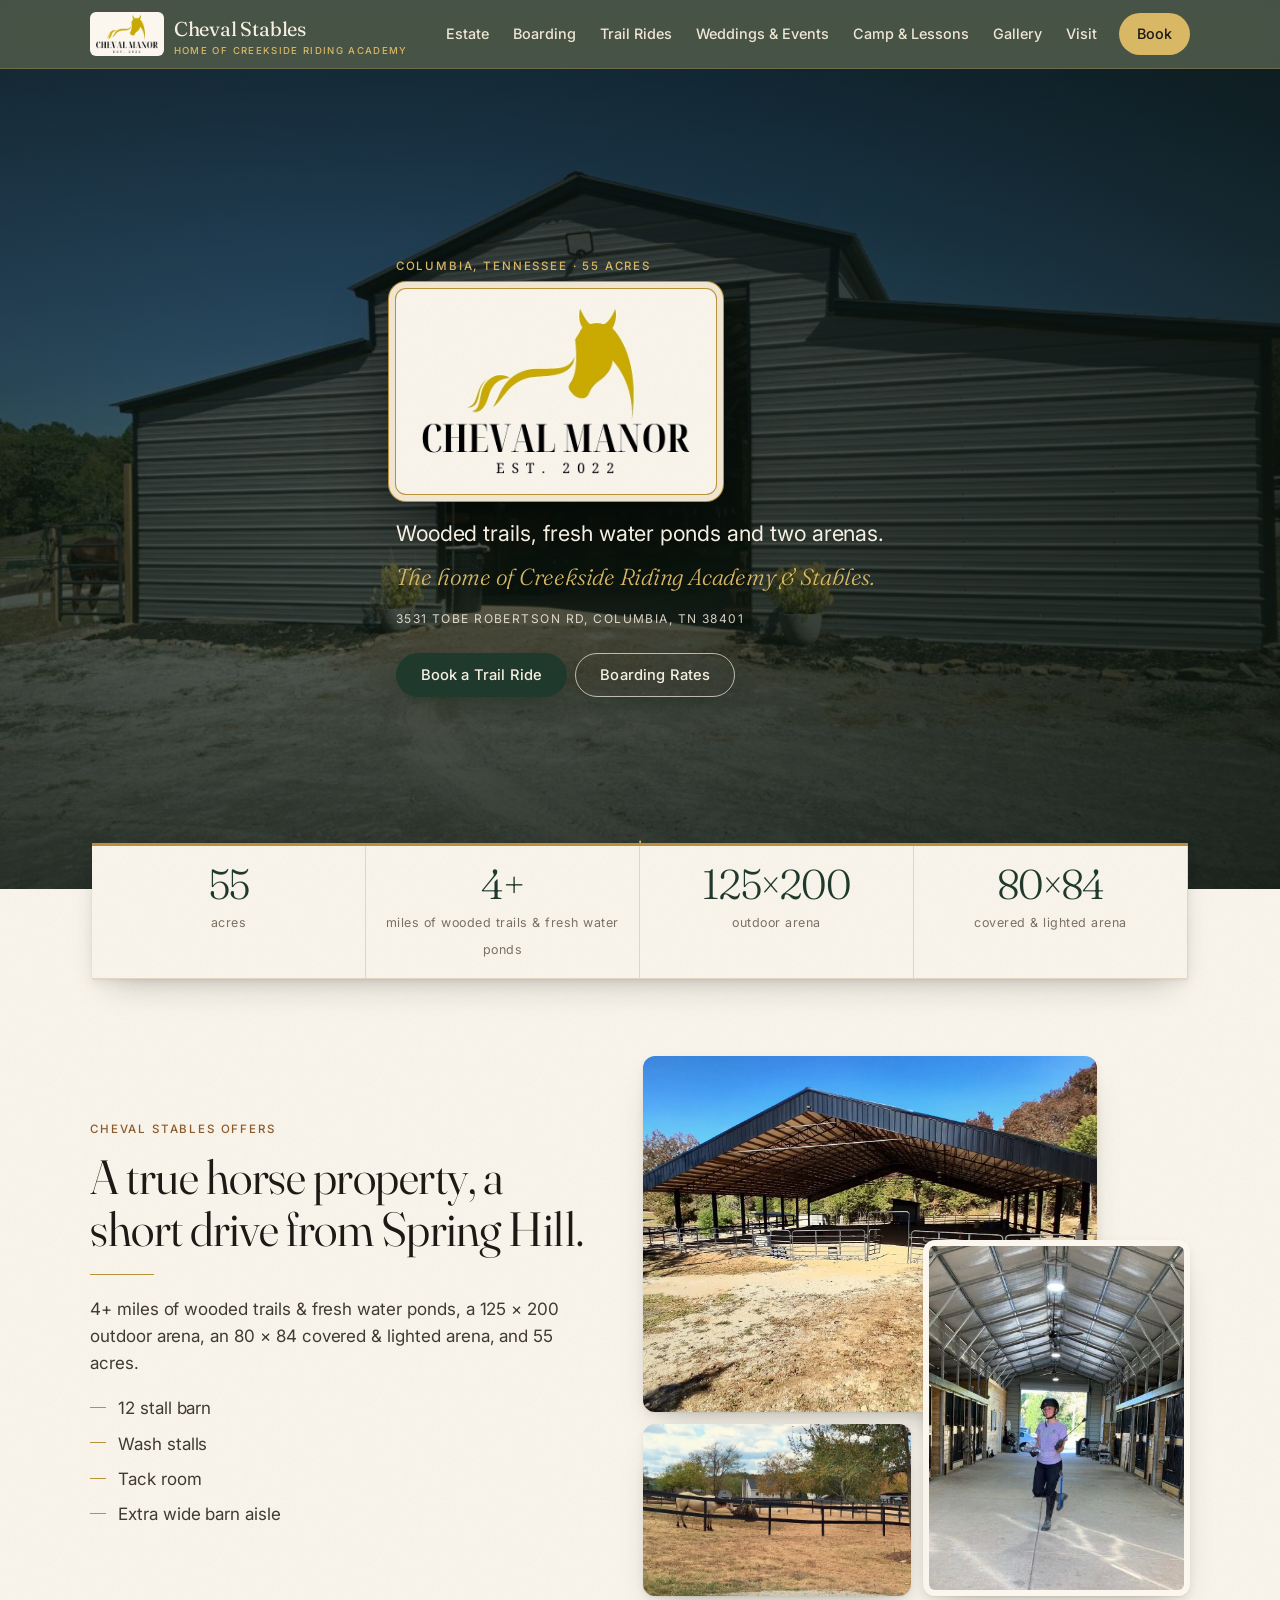
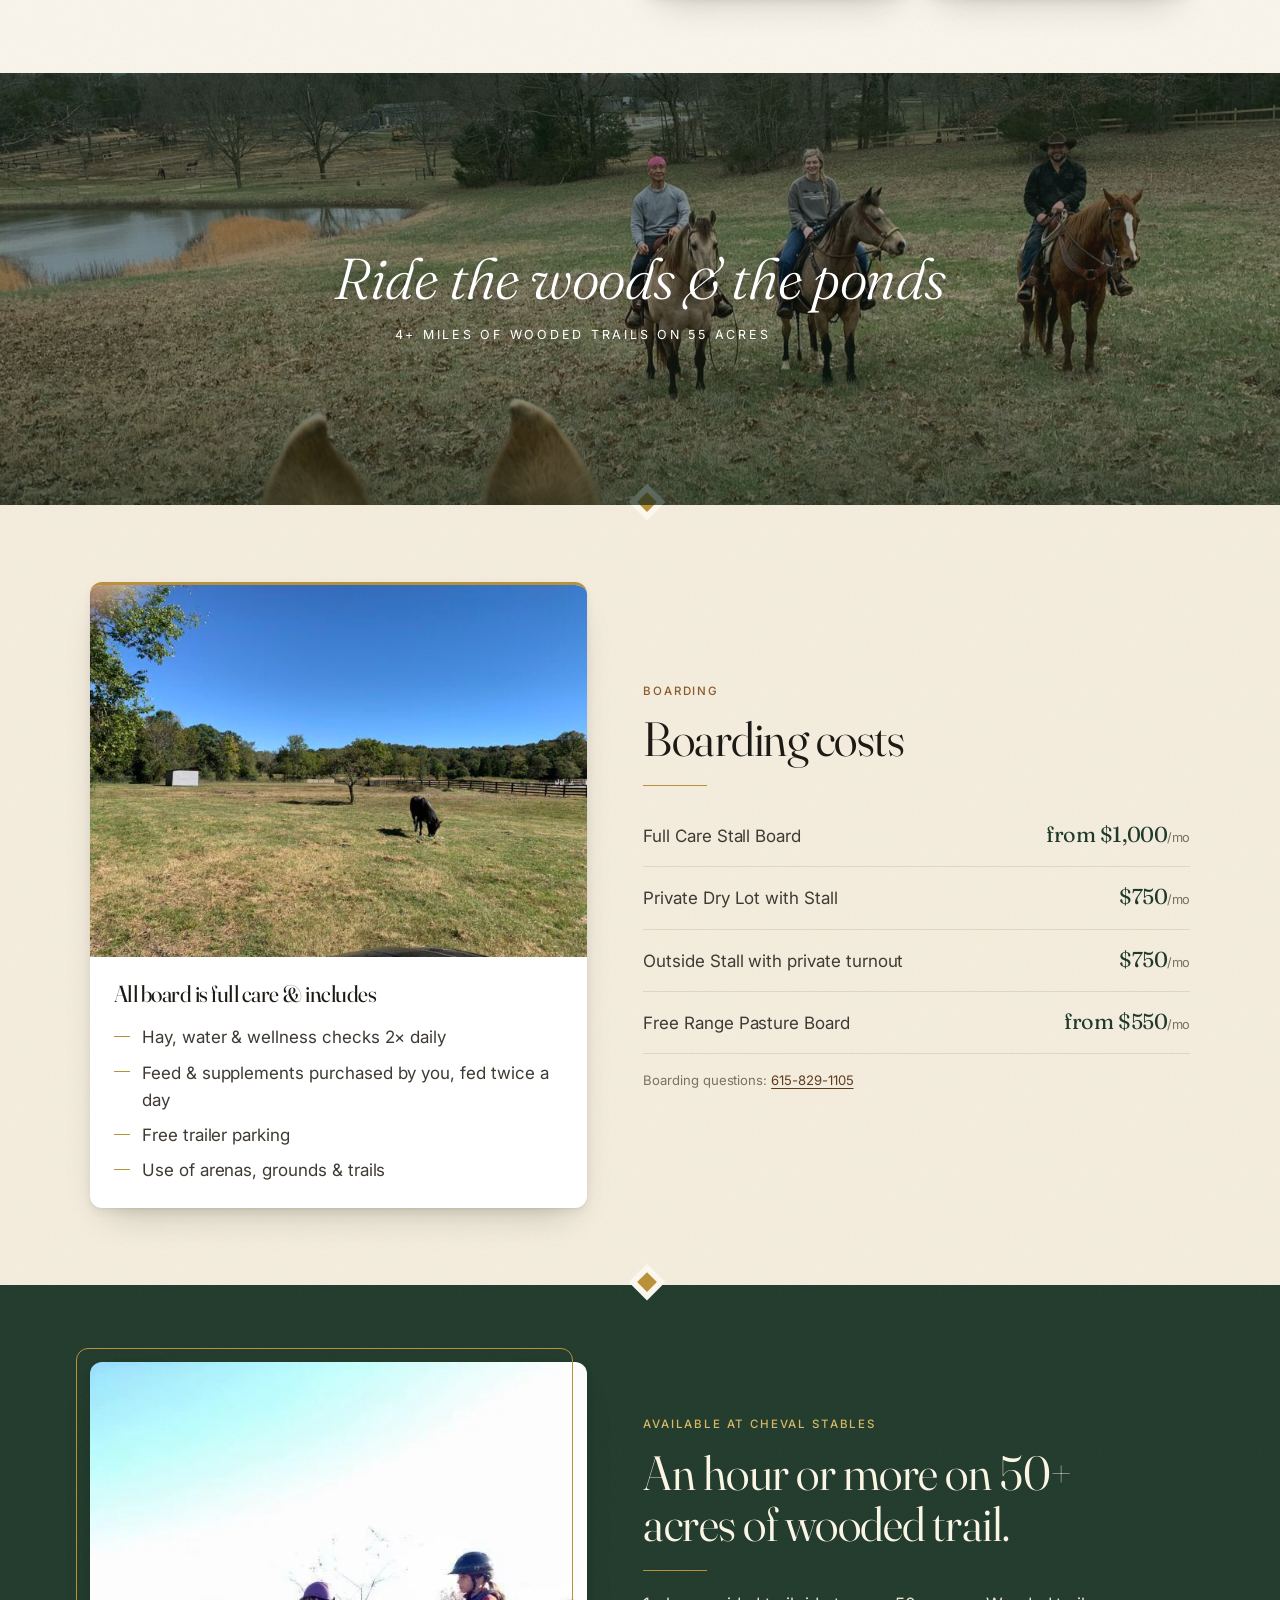
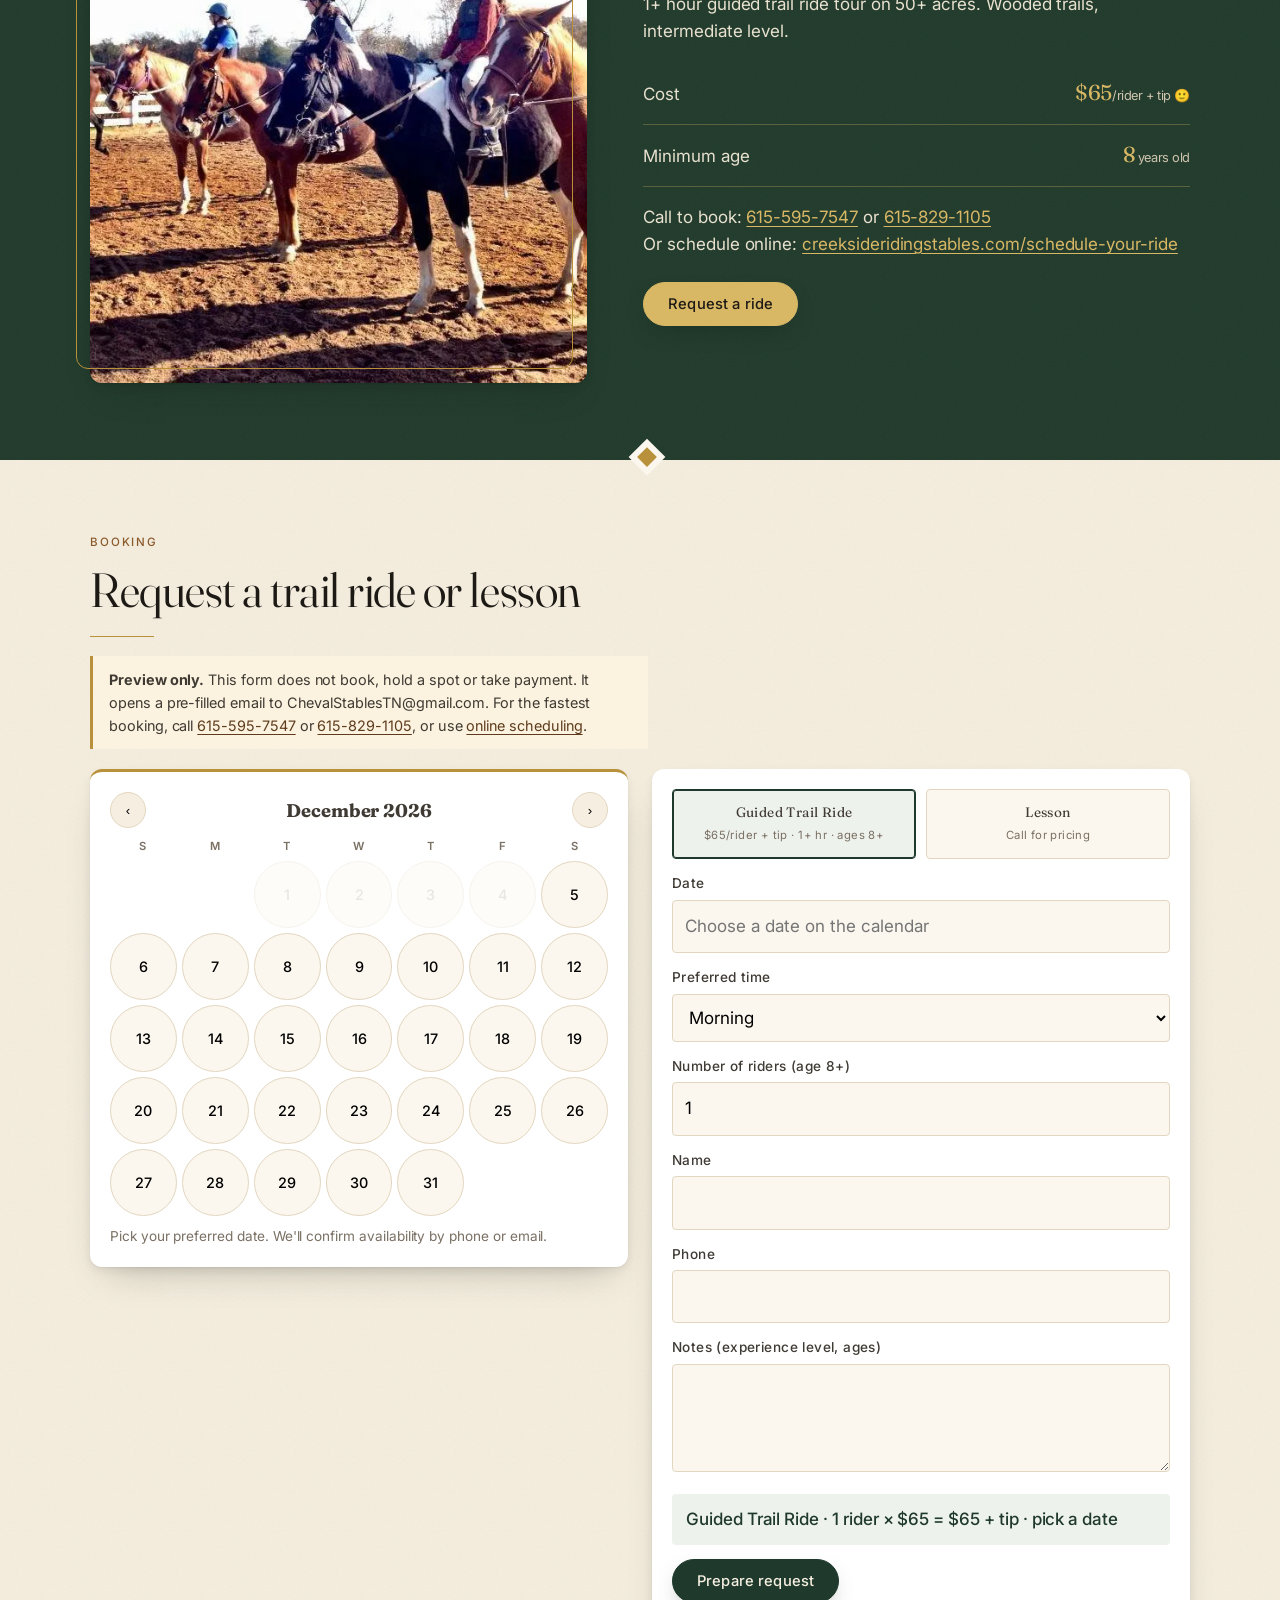
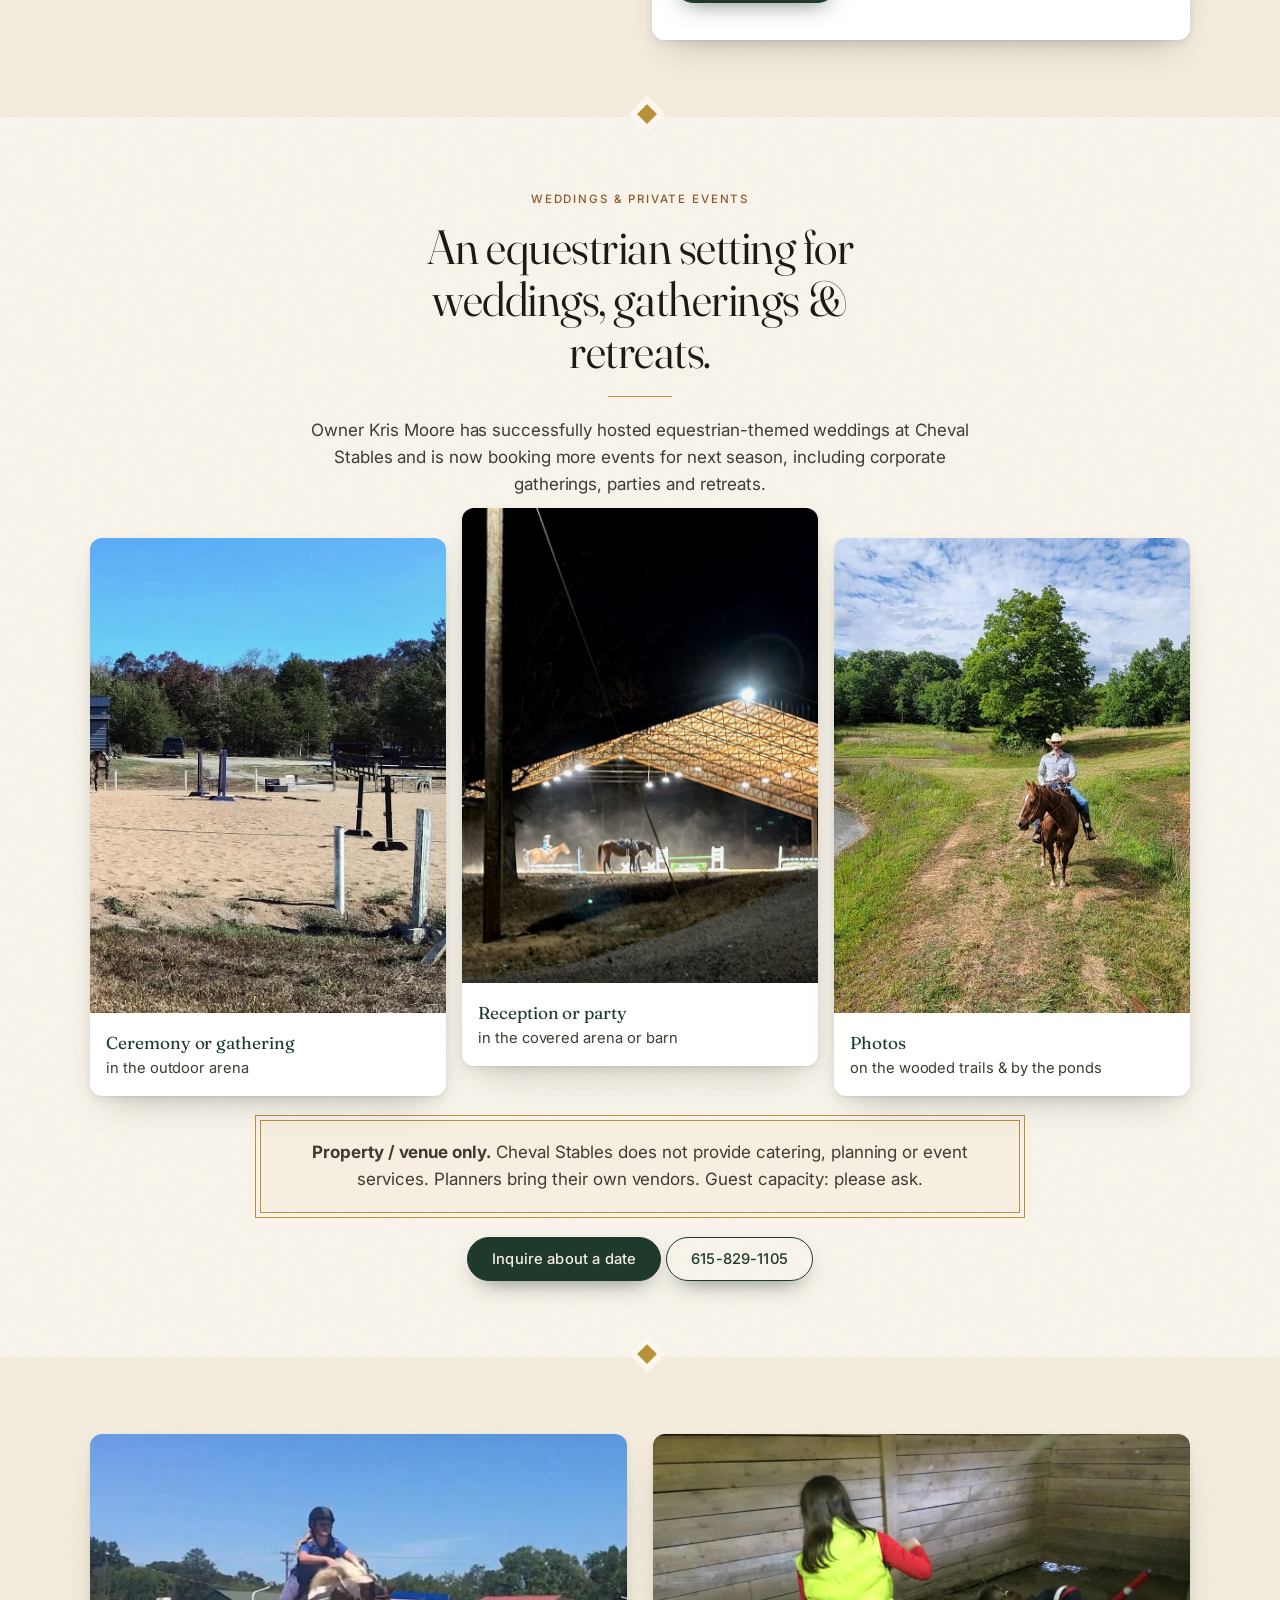
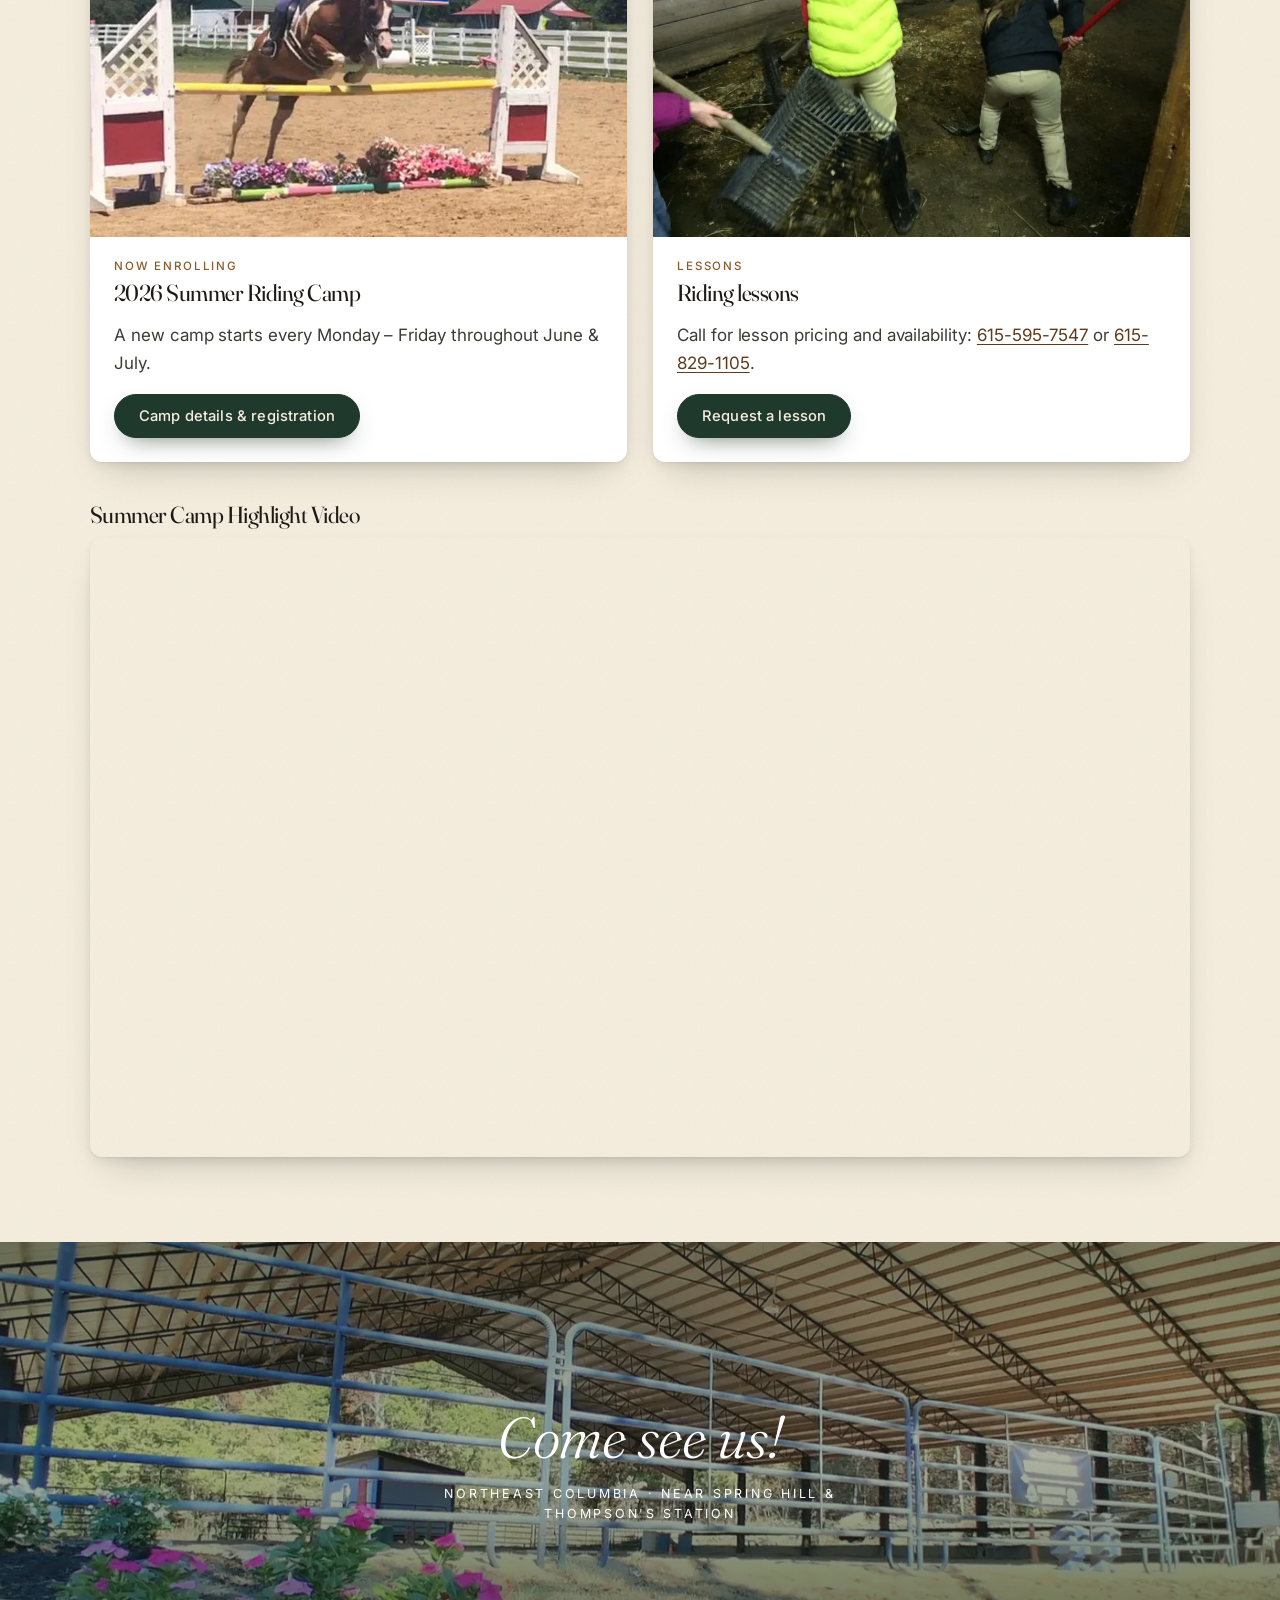
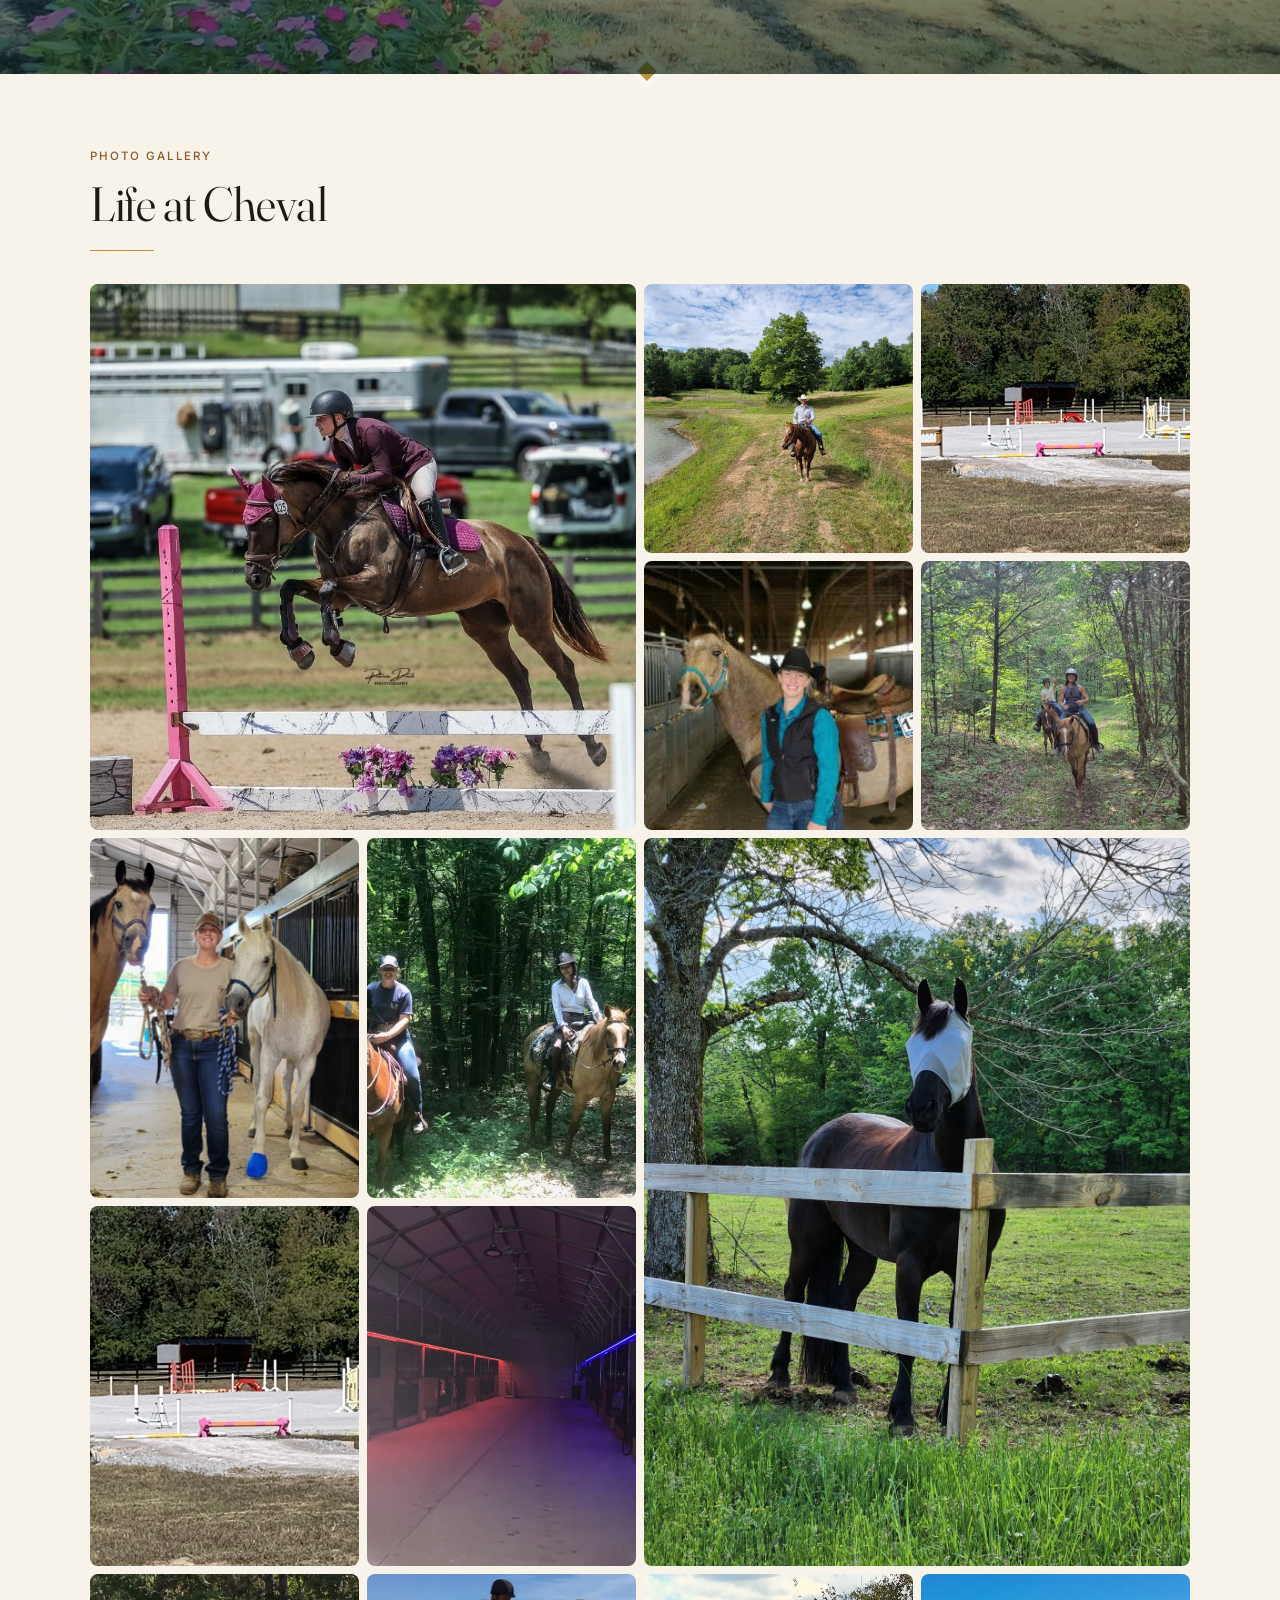
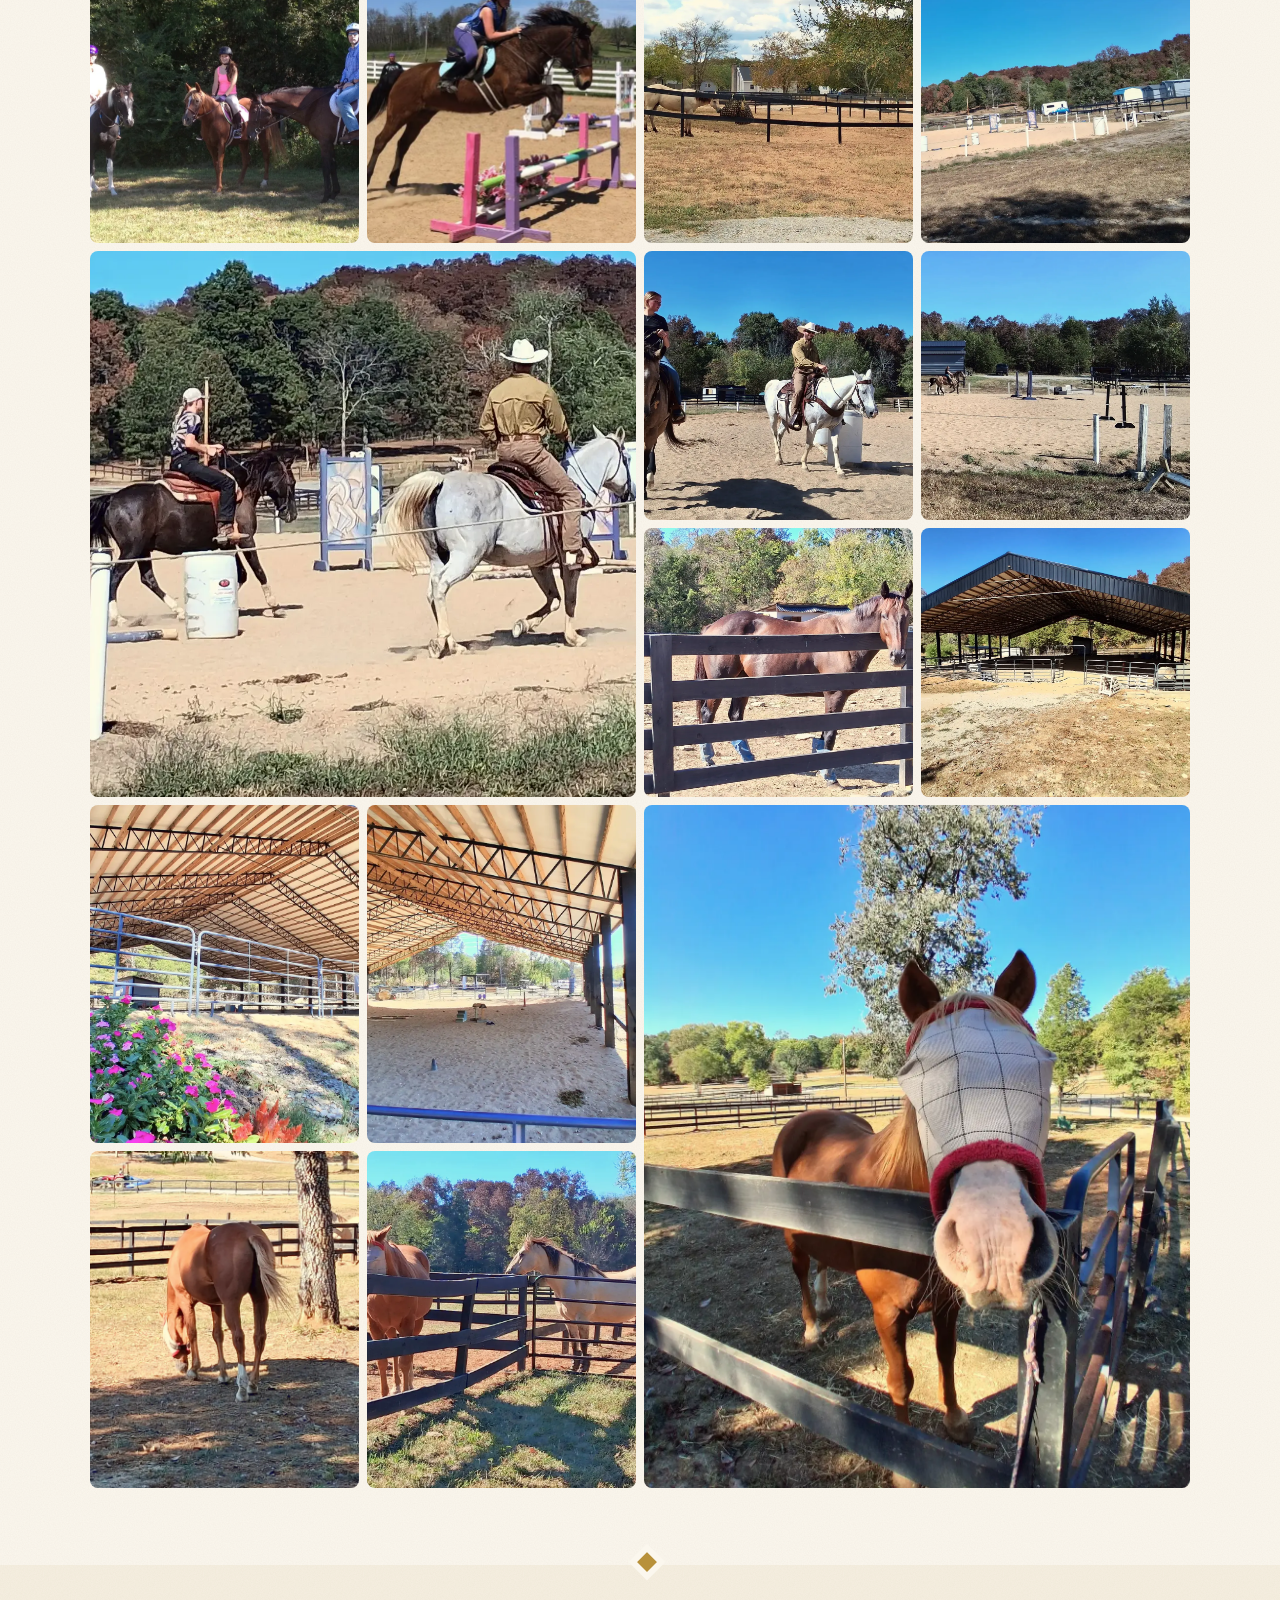
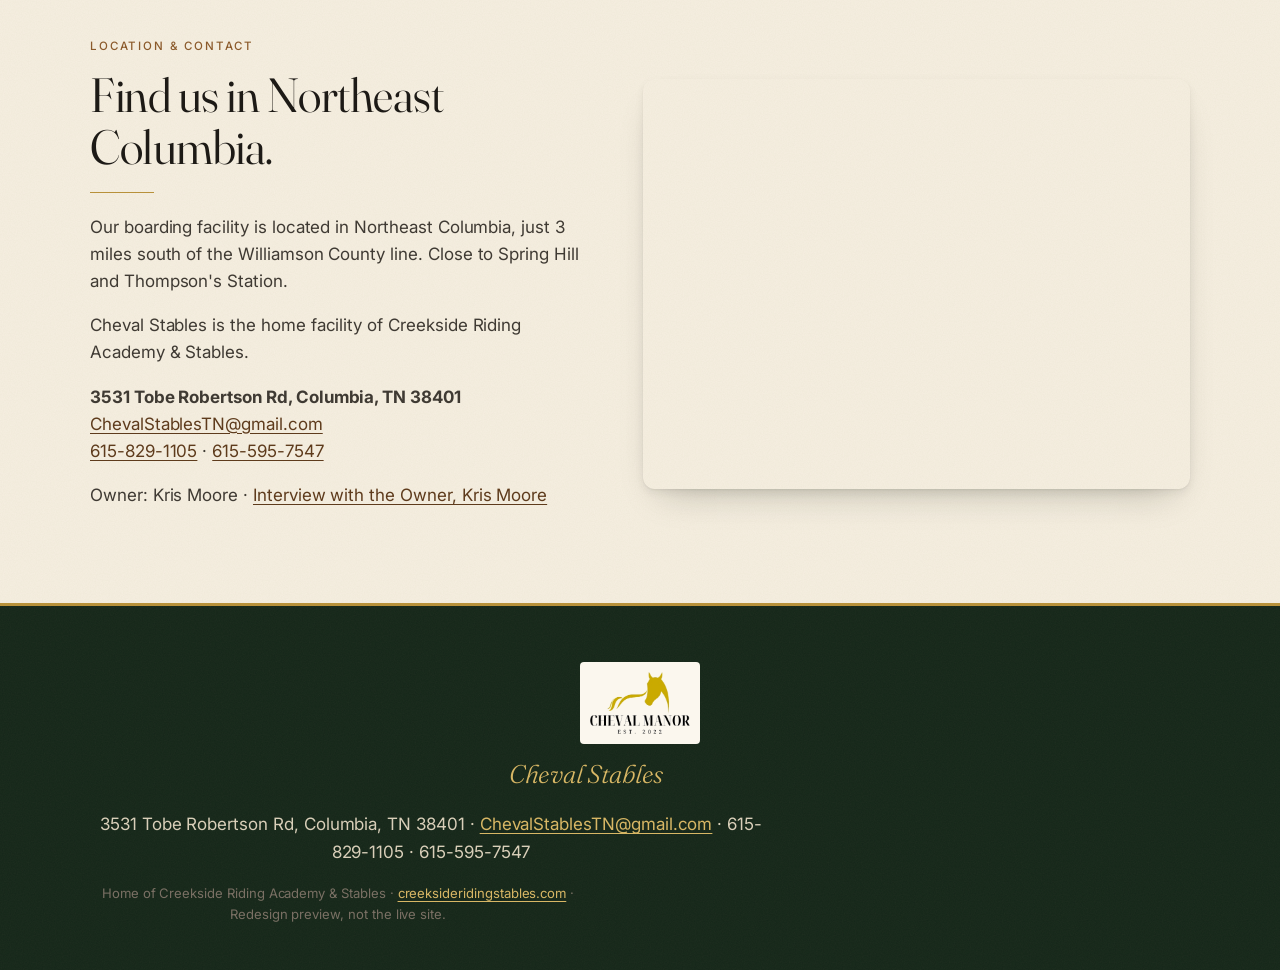
==== v3/index.html @ cec2f904 "Add v3 modern-type redesign under /v3/ (root unchanged)" ====
<!doctype html><html lang="en"><head><meta charset="utf-8"><meta name="viewport" content="width=device-width,initial-scale=1">
<title>Cheval Stables · Boarding, Trail Rides, Lessons &amp; Events · Columbia, TN</title>
<meta name="description" content="Cheval Stables, 3531 Tobe Robertson Rd, Columbia, TN, home facility of Creekside Riding Academy &amp; Stables. 55 acres, horse boarding, guided trail rides, lessons, summer camp, weddings and private events.">
<link rel="preconnect" href="https://fonts.googleapis.com"><link href="https://fonts.googleapis.com/css2?family=Fraunces:ital,opsz,wght@0,9..144,300;0,9..144,400;0,9..144,500;1,9..144,300;1,9..144,400&family=Inter:wght@400;500;600&display=swap" rel="stylesheet">
<link rel="stylesheet" href="css/style.css"></head><body>
<header><div class="wrap bar"><a class="brand" href="#top"><img src="img/cheval-logo.png" alt="" width="76" height="47"><span>Cheval Stables<small>Home of Creekside Riding Academy</small></span></a>
<nav><button class="tog" aria-expanded="false" aria-label="Menu">Menu</button><ul><li><a href="#about">Estate</a></li><li><a href="#boarding">Boarding</a></li><li><a href="#trail">Trail Rides</a></li><li><a href="#events">Weddings &amp; Events</a></li><li><a href="#camp">Camp &amp; Lessons</a></li><li><a href="#gallery">Gallery</a></li><li><a href="#location">Visit</a></li><li><a class="nav-cta" href="#book">Book</a></li></ul></nav></div></header>
<main id="top">
<section class="hero"><div class="hero-bg"></div><div class="wrap hero-in">
<div class="kicker light">Columbia, Tennessee · 55 acres</div>
<h1 class="hero-title"><img class="hero-logo" src="img/cheval-logo.png" alt="Cheval Stables" width="304" height="187"></h1>
<p class="lede">Wooded trails, fresh water ponds and two arenas. <span class="script">The home of Creekside Riding Academy &amp; Stables.</span></p>
<p class="addr">3531 Tobe Robertson Rd, Columbia, TN 38401</p>
<div class="ctas"><a class="btn" href="#book">Book a Trail Ride</a><a class="btn ghost" href="#boarding">Boarding Rates</a></div></div>
<a class="scroll" href="#about" aria-label="Scroll">↓</a></section>

<div class="stats"><div class="wrap"><div><b>55</b><span>acres</span></div><div><b>4+</b><span>miles of wooded trails &amp; fresh water ponds</span></div><div><b>125×200</b><span>outdoor arena</span></div><div><b>80×84</b><span>covered &amp; lighted arena</span></div></div></div>

<section id="about" class="sec reveal"><div class="wrap split">
<div class="split-txt"><div class="kicker"><span class="script">The estate</span>Cheval Stables offers</div>
<h2 class="display">A true horse property, a short drive from Spring Hill.</h2>
<p>4+ miles of wooded trails &amp; fresh water ponds, a 125 × 200 outdoor arena, an 80 × 84 covered &amp; lighted arena, and 55 acres.</p>
<ul class="ticks"><li>12 stall barn</li><li>Wash stalls</li><li>Tack room</li><li>Extra wide barn aisle</li></ul></div>
<div class="collage"><img class="c1" src="img/creekside/20261007_143704.webp" alt="Large covered riding arena with a steel roof"><img class="c2" src="img/Barn-aisle-Charlize-640x853b.jpg" alt="Barn aisle"><img class="c3" src="img/creekside/20261002_114438.webp" alt="Dun horse grazing behind a dark wooden fence"></div></div></section>

<div class="band" style="--img:url(../img/Trail-riders-near-pond-scaled.jpg)"><div class="band-bg"></div><div class="band-in"><span class="script">Ride the woods &amp; the ponds</span><p>4+ miles of wooded trails on 55 acres</p></div></div>

<section id="boarding" class="sec linen reveal"><div class="wrap split rev">
<div class="split-txt"><div class="kicker"><span class="script">Stay with us</span>Boarding</div><h2 class="display">Boarding costs</h2>
<div class="rates"><div><span>Full Care Stall Board</span><b>from $1,000<small>/mo</small></b></div><div><span>Private Dry Lot with Stall</span><b>$750<small>/mo</small></b></div><div><span>Outside Stall with private turnout</span><b>$750<small>/mo</small></b></div><div><span>Free Range Pasture Board</span><b>from $550<small>/mo</small></b></div></div>
<p class="fine">Boarding questions: <a href="tel:6158291105">615-829-1105</a></p></div>
<div class="card plate"><img src="img/kbar-pasture-640x480-1.jpg" alt="Pasture"><div class="b"><h3>All board is full care &amp; includes</h3>
<ul class="ticks"><li>Hay, water &amp; wellness checks 2× daily</li><li>Feed &amp; supplements purchased by you, fed twice a day</li><li>Free trailer parking</li><li>Use of arenas, grounds &amp; trails</li></ul></div></div></div></section>

<section id="trail" class="sec dark reveal"><div class="wrap split">
<div class="frame"><img src="img/home-trail.webp" alt="Guided trail ride"></div>
<div class="split-txt"><div class="kicker light"><span class="script">Guided trail rides</span>Available at Cheval Stables</div><h2 class="display">An hour or more on 50+ acres of wooded trail.</h2>
<p>1+ hour guided trail ride tour on 50+ acres. Wooded trails, intermediate level.</p>
<div class="rates light"><div><span>Cost</span><b>$65<small>/rider + tip 🙂</small></b></div><div><span>Minimum age</span><b>8<small> years old</small></b></div></div>
<p>Call to book: <a href="tel:6155957547">615-595-7547</a> or <a href="tel:6158291105">615-829-1105</a><br>Or schedule online: <a href="https://creeksideridingstables.com/schedule-your-ride">creeksideridingstables.com/schedule-your-ride</a></p>
<div class="ctas"><a class="btn gold" href="#book">Request a ride</a></div></div></div></section>

<section id="book" class="sec linen reveal"><div class="wrap"><div class="kicker"><span class="script">Saddle up</span>Booking</div><h2 class="display">Request a trail ride or lesson</h2>
<p class="note"><b>Preview only.</b> This form does not book, hold a spot or take payment. It opens a pre-filled email to ChevalStablesTN@gmail.com. For the fastest booking, call <a href="tel:6155957547">615-595-7547</a> or <a href="tel:6158291105">615-829-1105</a>, or use <a href="https://creeksideridingstables.com/schedule-your-ride">online scheduling</a>.</p>
<div class="grid g2" style="margin-top:20px;align-items:start">
<div class="cal"><div class="cal-h"><button id="prev" type="button" aria-label="Previous month">‹</button><b id="mon"></b><button id="next" type="button" aria-label="Next month">›</button></div><div class="days" id="days"></div>
<p style="font-size:.85rem;color:var(--muted);margin:10px 0 0">Pick your preferred date. We'll confirm availability by phone or email.</p></div>
<form id="bk" class="card b" style="padding:20px">
<div class="seg"><label><input type="radio" name="svc" value="trail" checked><span>Guided Trail Ride<br><small>$65/rider + tip · 1+ hr · ages 8+</small></span></label><label><input type="radio" name="svc" value="lesson"><span>Lesson<br><small>Call for pricing</small></span></label></div>
<label>Date</label><input id="date" name="date" readonly placeholder="Choose a date on the calendar">
<label>Preferred time</label><select name="time"><option>Morning</option><option>Midday</option><option>Afternoon</option><option>Flexible</option></select>
<label id="riderwrap"><span>Number of riders</span></label><input name="riders" type="number" min="1" max="20" value="1">
<label>Name</label><input name="name" required><label>Phone</label><input name="phone" type="tel" required>
<label>Notes (experience level, ages)</label><textarea name="notes" rows="3"></textarea>
<div class="summary" id="sum"></div>
<p style="margin-top:14px"><button class="btn" type="submit">Prepare request</button></p>
<p id="res" class="note" hidden>Preview only: nothing was booked or charged. <a id="mail" href="#">Open the pre-filled email</a> or call 615-595-7547 / 615-829-1105.</p></form></div></div></section>

<section id="events" class="sec reveal"><div class="wrap">
<div class="center"><div class="kicker"><span class="script">Celebrate here</span>Weddings &amp; private events</div><h2 class="display">An equestrian setting for weddings, gatherings &amp; retreats.</h2>
<p class="narrow">Owner Kris Moore has successfully hosted equestrian-themed weddings at Cheval Stables and is now booking more events for next season, including corporate gatherings, parties and retreats.</p></div>
<div class="trio"><figure class="card"><img src="img/creekside/20261007_142725.webp" alt="Outdoor riding arena with jump standards"><figcaption><b>Ceremony or gathering</b> in the outdoor arena</figcaption></figure>
<figure class="card up"><img src="img/Lighted-arena.jpg" alt="Covered and lighted arena at night"><figcaption><b>Reception or party</b> in the covered arena or barn</figcaption></figure>
<figure class="card"><img src="img/Trail-rider-near-pond-2-scaled.jpg" alt="Trail by the pond"><figcaption><b>Photos</b> on the wooded trails &amp; by the ponds</figcaption></figure></div>
<div class="notice"><b>Property / venue only.</b> Cheval Stables does not provide catering, planning or event services. Planners bring their own vendors. Guest capacity: please ask.</div>
<div class="center"><a class="btn" href="mailto:ChevalStablesTN@gmail.com?subject=Event%20venue%20inquiry">Inquire about a date</a> <a class="btn ghost-d" href="tel:6158291105">615-829-1105</a></div></div></section>

<section id="camp" class="sec linen reveal"><div class="wrap duo">
<div class="card feature"><img src="img/camp.webp" alt="Summer camp"><div class="b"><div class="kicker">Now enrolling</div><h3 class="h3d">2026 Summer Riding Camp</h3><p>A new camp starts every Monday – Friday throughout June &amp; July.</p><a class="btn" href="https://creeksideridingstables.com/2026-camp">Camp details &amp; registration</a></div></div>
<div class="card feature"><img src="img/lesson.webp" alt="Riding lesson"><div class="b"><div class="kicker">Lessons</div><h3 class="h3d">Riding lessons</h3><p>Call for lesson pricing and availability: <a href="tel:6155957547">615-595-7547</a> or <a href="tel:6158291105">615-829-1105</a>.</p><a class="btn" href="#book">Request a lesson</a></div></div></div>
<div class="wrap video"><h3 class="h3d">Summer Camp Highlight Video</h3><iframe src="https://www.youtube.com/embed/dx2JWPvNsD4" title="Summer Camp Highlight Video" loading="lazy" allowfullscreen></iframe></div></section>

<div class="band" style="--img:url(../img/creekside/20261007_143747.webp)"><div class="band-bg"></div><div class="band-in"><span class="script">Come see us!</span><p>Northeast Columbia · near Spring Hill &amp; Thompson's Station</p></div></div>

<section id="gallery" class="sec reveal"><div class="wrap"><div class="kicker"><span class="script">Around the barn</span>Photo gallery</div><h2 class="display">Life at Cheval</h2><div class="gallery">
<img src="img/Charlize-Jumping.jpg" alt="Jumping" loading="lazy"><img src="img/Trail-rider-near-pond-2-scaled.jpg" alt="Trail rider by pond" loading="lazy"><img src="img/Arena-Run-in-close-up-640x480-2.jpg" alt="Arena run-in" loading="lazy"><img src="img/savanna.jpg" alt="Horse" loading="lazy">
<img src="img/20230602_120115-scaled.jpg" alt="Property" loading="lazy"><img src="img/20230615_090459-scaled.jpg" alt="Property" loading="lazy"><img src="img/IMG_0937b-1.jpg" alt="Horse" loading="lazy"><img src="img/1000002490.jpg" alt="Property" loading="lazy">
<img src="img/arena.webp" alt="Arena" loading="lazy"><img src="img/night-lights.webp" alt="Lighted arena at night" loading="lazy"><img src="img/trail2.webp" alt="Trail" loading="lazy"><img src="img/home-jump.webp" alt="Jumping" loading="lazy"><img src="img/creekside/20261002_114438.webp" alt="Dun horse grazing behind a dark wooden fence near a large tree at Creekside Riding Academy & Stables" loading="lazy"><img src="img/creekside/20261007_142251.webp" alt="Outdoor riding arena with white poles and blue barns below an autumn hillside at Creekside" loading="lazy"><img src="img/creekside/20261007_142413.webp" alt="Two riders on a dark horse and a gray horse loping across the Creekside outdoor arena" loading="lazy"><img src="img/creekside/20261007_142513.webp" alt="Two riders on buckskin and gray horses in the sunny outdoor arena at Creekside Riding Academy & Stables" loading="lazy"><img src="img/creekside/20261007_142725.webp" alt="Outdoor riding arena with jump standards and barns beneath a clear blue sky at Creekside" loading="lazy"><img src="img/creekside/20261007_143227.webp" alt="Bay horse looking over a black wooden fence in a sunny paddock at Creekside Riding Academy & Stables" loading="lazy"><img src="img/creekside/20261007_143704.webp" alt="Large covered riding arena with a steel roof on a sunny day at Creekside Riding Academy & Stables" loading="lazy"><img src="img/creekside/20261007_143747.webp" alt="Pink impatiens blooming in front of the covered riding arena at Creekside Riding Academy & Stables" loading="lazy"><img src="img/creekside/20261007_143841.webp" alt="Interior of the covered riding arena with sand footing and steel trusses at Creekside" loading="lazy"><img src="img/creekside/20261007_144232.webp" alt="Chestnut horse in a fly mask looking over the paddock fence at Creekside" loading="lazy"><img src="img/creekside/20261007_144300.webp" alt="Chestnut horse grazing in a dry paddock beside a large tree at Creekside" loading="lazy"><img src="img/creekside/20261007_144417.webp" alt="Chestnut horse and a pale horse standing behind a black wooden fence at Creekside" loading="lazy"></div></div></section>

<section id="location" class="sec linen reveal"><div class="wrap split">
<div class="split-txt"><div class="kicker"><span class="script">Visit</span>Location &amp; contact</div><h2 class="display">Find us in Northeast Columbia.</h2>
<p>Our boarding facility is located in Northeast Columbia, just 3 miles south of the Williamson County line. Close to Spring Hill and Thompson's Station.</p>
<p>Cheval Stables is the home facility of Creekside Riding Academy &amp; Stables.</p>
<p class="contact"><b>3531 Tobe Robertson Rd, Columbia, TN 38401</b><br><a href="mailto:ChevalStablesTN@gmail.com">ChevalStablesTN@gmail.com</a><br><a href="tel:6158291105">615-829-1105</a> · <a href="tel:6155957547">615-595-7547</a></p>
<p>Owner: Kris Moore · <a href="https://nashvillevoyager.com/interview/inspiring-conversations-with-kristine-moore-of-cheval-stables-creekside-riding-academy-stables/">Interview with the Owner, Kris Moore</a></p></div>
<iframe class="map" src="https://maps.google.com/maps?q=3531%20Tobe%20Robertson%20Rd%2C%20Columbia%2C%20TN%2038401&output=embed" title="Map" loading="lazy"></iframe></div></section></main>
<footer><div class="wrap"><img src="img/cheval-logo.png" alt="" class="flogo"><p class="script big">Cheval Stables</p><p>3531 Tobe Robertson Rd, Columbia, TN 38401 · <a href="mailto:ChevalStablesTN@gmail.com">ChevalStablesTN@gmail.com</a> · 615-829-1105 · 615-595-7547</p><p class="fine">Home of Creekside Riding Academy &amp; Stables · <a href="https://creeksideridingstables.com/">creeksideridingstables.com</a> · Redesign preview, not the live site.</p></div></footer>
<div id="lb" class="lb" hidden><button class="lb-x" aria-label="Close">×</button><button class="lb-p" aria-label="Previous">‹</button><img alt=""><button class="lb-n" aria-label="Next">›</button><p></p></div>
<script src="js/main.js"></script></body></html>
---- v3/css/style.css ----
:root{--hunter:#1f3a2c;--hunter-d:#142619;--leather:#8b5a2b;--leather-d:#5e3b1c;--brass:#b8913a;--brass-l:#d8b765;--cream:#f6efe1;--ivory:#fbf7ee;--ink:#1d1a16;--text:#3f3a33;--muted:#7a7064;--line:#e2d6c0;--red:#8b5a2b;
--fd:"Prata",Georgia,serif;--fs:"Playball",cursive;--fb:"Poppins",system-ui,sans-serif;--r:6px;--max:1200px;
--sh:0 1px 2px rgba(30,20,10,.06),0 12px 28px -10px rgba(30,20,10,.25),0 40px 70px -40px rgba(30,20,10,.45);
--linen:url("data:image/svg+xml,%3Csvg xmlns='http://www.w3.org/2000/svg' width='160' height='160'%3E%3Cfilter id='n'%3E%3CfeTurbulence type='fractalNoise' baseFrequency='.85' numOctaves='3' stitchTiles='stitch'/%3E%3CfeColorMatrix values='0 0 0 0 .35 0 0 0 0 .27 0 0 0 0 .15 0 0 0 .07 0'/%3E%3C/filter%3E%3Crect width='100%25' height='100%25' filter='url(%23n)'/%3E%3C/svg%3E")}
*{box-sizing:border-box}html{scroll-behavior:smooth}
body{margin:0;background:var(--ivory) var(--linen);color:var(--text);font:400 15.5px/1.75 var(--fb);-webkit-font-smoothing:antialiased}
img{max-width:100%;display:block}a{color:var(--leather-d);text-underline-offset:3px}a:hover{color:var(--hunter)}
h1,h2,h3{font-family:var(--fd);font-weight:400;color:var(--ink);margin:0 0 .5em;line-height:1.12}
.display{font-size:clamp(2rem,1.2rem + 3.6vw,3.6rem);letter-spacing:-.01em;max-width:16ch}
.display:after{content:"";display:block;width:90px;height:12px;margin-top:18px;background:linear-gradient(var(--brass),var(--brass)) left center/36px 1px no-repeat,radial-gradient(circle,var(--brass) 3px,transparent 3.5px) 42px center/12px 12px no-repeat,linear-gradient(var(--brass),var(--brass)) 60px center/30px 1px no-repeat}
.center .display,.center .display:after{margin-left:auto;margin-right:auto}.center{text-align:center}
.h3d{font-family:var(--fd);font-size:1.5rem}
.script{font-family:var(--fs);font-weight:400}
.kicker{font:600 .72rem/1 var(--fb);letter-spacing:.24em;text-transform:uppercase;color:var(--leather);margin-bottom:18px}
.kicker .script{display:block;font-size:1.9rem;letter-spacing:0;text-transform:none;color:var(--brass);margin-bottom:6px}
.kicker.light{color:var(--brass-l)}
.wrap{max-width:var(--max);margin:0 auto;padding:0 22px}
/* header */
header{position:sticky;top:0;z-index:30;background:rgba(20,38,25,.92);backdrop-filter:blur(10px);border-bottom:1px solid rgba(216,183,101,.25)}
.bar{display:flex;align-items:center;justify-content:space-between;min-height:68px}
.brand{display:flex;align-items:center;gap:10px;text-decoration:none;font-family:var(--fd);font-size:1.25rem;color:#f6efe1}.brand:hover{color:#fff}
.brand img{height:44px;width:auto;background:var(--ivory);border-radius:6px;padding:3px 6px}
.brand small{display:block;font:500 .6rem var(--fb);letter-spacing:.18em;text-transform:uppercase;color:var(--brass-l)}
nav ul{list-style:none;margin:0;padding:0;display:none}
nav.open ul{display:block;position:absolute;left:0;right:0;top:68px;background:var(--hunter-d);padding:10px 22px 18px;border-bottom:1px solid var(--brass)}
nav a{display:block;padding:11px 2px;text-decoration:none;color:#efe6d3;font-weight:500;font-size:.88rem;letter-spacing:.04em}nav a:hover{color:var(--brass-l)}
.nav-cta{color:var(--ink)!important;background:var(--brass-l);border-radius:999px;padding:9px 18px!important;text-align:center}
.tog{border:1px solid rgba(216,183,101,.6);background:transparent;color:#f6efe1;border-radius:999px;padding:8px 16px;font:500 .85rem var(--fb)}
@media(min-width:1000px){.tog{display:none}nav ul{display:flex;align-items:center;gap:20px}}
/* buttons */
.btn{display:inline-block;background:var(--hunter);color:#f6efe1!important;text-decoration:none;padding:14px 28px;border-radius:999px;font:500 .9rem var(--fb);letter-spacing:.06em;border:1px solid var(--hunter);cursor:pointer;transition:all .3s cubic-bezier(.22,.61,.36,1);box-shadow:0 10px 24px -12px rgba(20,38,25,.7)}
.btn:hover{transform:translateY(-2px);background:var(--hunter-d);box-shadow:0 16px 30px -12px rgba(20,38,25,.8)}
.btn.gold{background:var(--brass-l);border-color:var(--brass-l);color:var(--ink)!important}.btn.gold:hover{background:#e6c77a}
.btn.ghost{background:transparent;border-color:rgba(246,239,225,.7)}.btn.ghost:hover{background:rgba(246,239,225,.12)}
.btn.ghost-d{background:transparent;color:var(--hunter)!important}
.ctas{display:flex;flex-wrap:wrap;gap:12px;margin-top:26px}
/* hero */
.hero{position:relative;min-height:min(92vh,820px);display:flex;align-items:center;overflow:hidden;color:#f6efe1;background:var(--hunter-d)}
.hero-bg{position:absolute;inset:0;background:url(../img/barn-front-flowers-1024x768-1.jpg) center/cover;animation:kb 26s ease-in-out infinite alternate}
.hero:before{content:"";position:absolute;inset:0;z-index:1;background:radial-gradient(ellipse at 30% 60%,rgba(20,38,25,.35),rgba(10,18,12,.85)),linear-gradient(180deg,rgba(0,0,0,.2),rgba(10,18,12,.6))}
.hero-in{position:relative;z-index:2;padding-top:60px;padding-bottom:90px}
@keyframes kb{from{transform:scale(1)}to{transform:scale(1.14) translate(-2%,-1.5%)}}
.hero-title{margin:0 0 22px}.hero-logo{width:min(320px,74vw);height:auto;background:var(--ivory) var(--linen);border-radius:4px;padding:20px 26px;box-shadow:0 0 0 1px var(--brass),0 0 0 7px rgba(246,239,225,.9),0 0 0 8px var(--brass),0 30px 60px rgba(0,0,0,.5)}
.lede{font-size:clamp(1.05rem,.95rem + .6vw,1.35rem);max-width:30em;margin:0}.lede .script{display:block;font-size:clamp(1.6rem,1.2rem + 1.6vw,2.4rem);color:var(--brass-l);margin-top:6px}
.addr{letter-spacing:.12em;text-transform:uppercase;font-size:.75rem;opacity:.85;margin-top:14px}
.scroll{position:absolute;z-index:2;bottom:22px;left:50%;transform:translateX(-50%);color:var(--brass-l);text-decoration:none;font-size:1.4rem;animation:bob 2.4s ease-in-out infinite}
@keyframes bob{50%{transform:translate(-50%,6px)}}
/* stats */
.stats{position:relative;z-index:3;margin-top:-46px}.stats .wrap{display:grid;grid-template-columns:1fr 1fr;background:var(--ivory) var(--linen);box-shadow:var(--sh);border-top:3px solid var(--brass);padding:0}
.stats .wrap>div{padding:20px 16px;text-align:center;border-right:1px solid var(--line);border-bottom:1px solid var(--line)}
.stats b{display:block;font:400 clamp(1.7rem,1.2rem + 2vw,2.6rem)/1.1 var(--fd);color:var(--hunter)}.stats span{font-size:.78rem;color:var(--muted);letter-spacing:.04em}
@media(min-width:760px){.stats .wrap{grid-template-columns:repeat(4,1fr);max-width:calc(var(--max) - 44px)}}
/* sections */
.sec{padding:clamp(70px,9vw,130px) 0;position:relative}
.linen{background:var(--cream) var(--linen)}
.sec+.sec:before,.band+.sec:before{content:"";position:absolute;top:0;left:50%;transform:translate(-50%,-50%);width:14px;height:14px;background:var(--brass);rotate:45deg;box-shadow:0 0 0 6px var(--ivory)}
.dark{background:var(--hunter) var(--linen);color:#e9e1cf}.dark h2,.dark h3{color:#fbf5e6}.dark a{color:var(--brass-l)}
.split{display:grid;gap:44px;align-items:center}@media(min-width:900px){.split{grid-template-columns:1fr 1.1fr;gap:70px}.split.rev>:first-child{order:2}}
.ticks{list-style:none;padding:0;margin:18px 0 0;display:grid;gap:8px}.ticks li{padding-left:28px;position:relative}.ticks li:before{content:"";position:absolute;left:0;top:.7em;width:16px;height:1px;background:var(--brass)}
/* collage */
.collage{position:relative;display:grid;grid-template-columns:repeat(6,1fr);grid-template-rows:repeat(6,52px);gap:12px}
.collage img{width:100%;height:100%;object-fit:cover;box-shadow:var(--sh);border-radius:var(--r)}
.c1{grid-column:1/6;grid-row:1/5}.c2{grid-column:4/7;grid-row:3/7;border:6px solid var(--ivory)}.c3{grid-column:1/4;grid-row:5/7}
@media(min-width:900px){.collage{grid-template-rows:repeat(6,80px)}}
.frame{position:relative}.frame img{border-radius:var(--r);box-shadow:var(--sh);aspect-ratio:4/5;object-fit:cover;width:100%}.frame:before{content:"";position:absolute;inset:-14px 14px 14px -14px;border:1px solid var(--brass);border-radius:var(--r)}
/* parallax band */
.band{position:relative;min-height:clamp(320px,62vh,560px);display:flex;align-items:center;justify-content:center;text-align:center;color:#fff;background:var(--img) center/cover;overflow:hidden}
@media(min-width:900px) and (hover:hover){.band{background-attachment:fixed}}
.band:before{content:"";position:absolute;inset:0;background:linear-gradient(180deg,rgba(20,38,25,.55),rgba(20,38,25,.35),rgba(20,38,25,.7))}
.band-in{position:relative;padding:0 22px}.band .script{font-size:clamp(2.6rem,1.6rem + 5vw,5.4rem);color:var(--brass-l);text-shadow:0 4px 20px rgba(0,0,0,.4)}.band p{letter-spacing:.22em;text-transform:uppercase;font-size:.78rem;margin:0}
/* rates */
.rates>div{display:flex;justify-content:space-between;align-items:baseline;gap:14px;padding:18px 0;border-bottom:1px solid var(--line)}
.rates b{font:400 1.45rem var(--fd);color:var(--hunter);white-space:nowrap}.rates small{font:400 .8rem var(--fb);color:var(--muted)}
.rates.light>div{border-color:rgba(216,183,101,.3)}.rates.light b{color:var(--brass-l)}.rates.light small{color:#cfc5ae}
.fine{font-size:.82rem;color:var(--muted);margin-top:16px}
/* cards */
.card{background:#fff;border-radius:var(--r);box-shadow:var(--sh);overflow:hidden;transition:transform .45s cubic-bezier(.22,.61,.36,1),box-shadow .45s}
.card:hover{transform:translateY(-8px);box-shadow:0 2px 4px rgba(30,20,10,.06),0 30px 60px -20px rgba(30,20,10,.45)}
.card .b{padding:24px}.card img{width:100%;aspect-ratio:4/3;object-fit:cover}
.plate{border-top:3px solid var(--brass)}
.duo{display:grid;gap:26px}@media(min-width:800px){.duo{grid-template-columns:1fr 1fr}}
.feature .kicker{margin-bottom:8px}.video{margin-top:60px}
iframe{width:100%;aspect-ratio:16/9;border:0;border-radius:var(--r);box-shadow:var(--sh)}.map{aspect-ratio:4/3}
/* events */
.narrow{max-width:40em;margin:0 auto}
.trio{display:grid;gap:22px;margin:50px 0 30px}@media(min-width:800px){.trio{grid-template-columns:repeat(3,1fr);align-items:start}.trio .up{margin-top:-30px}}
.trio figure{margin:0}.trio img{aspect-ratio:3/4}.trio figcaption{padding:16px 20px;font-size:.92rem}.trio b{font-family:var(--fd);font-weight:400;color:var(--hunter);font-size:1.08rem;display:block}
.notice{max-width:760px;margin:0 auto 30px;text-align:center;padding:18px 22px;border:1px solid var(--brass);outline:1px solid var(--brass);outline-offset:4px;background:var(--cream)}
/* gallery */
.gallery{display:grid;grid-template-columns:repeat(2,1fr);grid-auto-flow:dense;gap:10px;margin-top:30px}
.gallery img{width:100%;height:100%;aspect-ratio:1;object-fit:cover;border-radius:4px;cursor:zoom-in;transition:transform .6s,filter .4s;filter:saturate(.95)}
.gallery img:hover{transform:scale(1.03);filter:saturate(1.1)}
.gallery img:nth-child(5n+1){grid-column:span 2;aspect-ratio:2/1}
@media(min-width:800px){.gallery{grid-template-columns:repeat(4,1fr)}.gallery img:nth-child(7n+1){grid-row:span 2;aspect-ratio:auto}.gallery img:nth-child(5n+1){grid-column:auto;aspect-ratio:1}.gallery img:nth-child(7n+1){grid-column:span 2}}
/* booking */
.note{background:#fbf3df;border-left:3px solid var(--brass);padding:12px 16px;font-size:.9rem}
.grid{display:grid;gap:24px}@media(min-width:800px){.g2{grid-template-columns:1fr 1fr}}
.cal{background:#fff;border-radius:var(--r);padding:20px;box-shadow:var(--sh);border-top:3px solid var(--brass)}
.cal-h{display:flex;justify-content:space-between;align-items:center;margin-bottom:10px;font-family:var(--fd);font-size:1.15rem}
.cal-h button{border:1px solid var(--line);background:var(--cream);border-radius:50%;width:36px;height:36px;cursor:pointer}
.days{display:grid;grid-template-columns:repeat(7,1fr);gap:5px;text-align:center}.days .dow{font-size:.7rem;font-weight:600;color:var(--muted);letter-spacing:.1em}
.days button{aspect-ratio:1;border:1px solid var(--line);background:var(--ivory);border-radius:50%;cursor:pointer;font:500 .9rem var(--fb);transition:all .2s}.days button:hover:not(:disabled){border-color:var(--brass)}
.days button:disabled{opacity:.3;cursor:default}.days button.sel{background:var(--hunter);color:#fff;border-color:var(--hunter)}
form label{display:block;font-weight:500;font-size:.85rem;margin:14px 0 5px;letter-spacing:.03em}
form input,form select,form textarea{width:100%;padding:12px;border:1px solid var(--line);border-radius:4px;font:inherit;background:var(--ivory)}
form input:focus,form select:focus,form textarea:focus{outline:2px solid var(--brass-l);border-color:var(--brass)}
.seg{display:flex;gap:10px}.seg label{flex:1;margin:0;border:1px solid var(--line);border-radius:4px;padding:12px;text-align:center;cursor:pointer;background:var(--ivory);font-family:var(--fd);font-weight:400}
.seg input{display:none}.seg label:has(input:checked){border-color:var(--hunter);background:#eef2ec;box-shadow:inset 0 0 0 1px var(--hunter)}.seg small{font-family:var(--fb);color:var(--muted)}
.summary{background:#eef2ec;border-radius:4px;padding:12px 14px;margin-top:14px;font-weight:500;color:var(--hunter)}
/* footer */
footer{background:var(--hunter-d) var(--linen);color:#d9cfb9;padding:70px 0 34px;text-align:center;border-top:3px solid var(--brass)}footer a{color:var(--brass-l)}
.flogo{width:120px;margin:0 auto;background:var(--ivory);padding:10px;border-radius:4px}.big{font-size:2.4rem;color:var(--brass-l);margin:10px 0}
/* lightbox */
.lb{position:fixed;inset:0;z-index:99;background:rgba(12,18,13,.95);display:flex;align-items:center;justify-content:center;flex-direction:column;padding:20px}.lb[hidden]{display:none}
.lb img{max-width:100%;max-height:78vh;border-radius:4px;box-shadow:0 30px 80px rgba(0,0,0,.6)}.lb p{color:#e9e1cf;font-size:.9rem;text-align:center;max-width:40em}
.lb button{position:absolute;background:rgba(216,183,101,.18);color:#fff;border:1px solid rgba(216,183,101,.5);border-radius:50%;width:46px;height:46px;font-size:26px;cursor:pointer}.lb-x{top:14px;right:14px}.lb-p{left:10px;top:50%}.lb-n{right:10px;top:50%}
/* motion */
.reveal{opacity:0;transform:translateY(34px);transition:opacity 1s ease,transform 1s cubic-bezier(.22,.61,.36,1)}.reveal.in{opacity:1;transform:none}
@media(prefers-reduced-motion:reduce){*{animation:none!important;transition:none!important}.reveal{opacity:1;transform:none}.band{background-attachment:scroll}}
/* ===== v3: modern type, tighter rhythm, depth ===== */
:root{--fd:"Fraunces",Georgia,serif;--fb:"Inter",system-ui,-apple-system,sans-serif;--fs:"Fraunces",Georgia,serif;--max:1140px;--r:12px;
--sh:0 1px 2px rgba(20,25,15,.05),0 4px 10px rgba(20,25,15,.06),0 18px 36px -18px rgba(20,25,15,.28);
--sh-h:0 2px 4px rgba(20,25,15,.06),0 14px 28px rgba(20,25,15,.10),0 36px 64px -28px rgba(20,25,15,.40)}
body{font:400 clamp(16px,15.4px + .2vw,17px)/1.6 var(--fb);letter-spacing:-.003em}
h1,h2,h3{font-family:var(--fd);font-weight:350;font-variation-settings:"opsz" 96;letter-spacing:-.022em;line-height:1.08}
.display{font-size:clamp(1.9rem,1.35rem + 2.3vw,3rem);max-width:18ch;margin-bottom:16px}
.display:after{width:64px;height:8px;margin-top:16px;background:linear-gradient(var(--brass),var(--brass)) left center/64px 1px no-repeat}
.h3d,.card h3{font-size:clamp(1.2rem,1.05rem + .6vw,1.45rem);font-weight:400}
.script{font-family:var(--fd);font-style:italic;font-weight:300;letter-spacing:-.01em}
.kicker{font:500 .72rem/1 var(--fb);letter-spacing:.16em;margin-bottom:16px}.kicker .script{display:none}
.lede .script{font-size:clamp(1.15rem,1rem + .6vw,1.45rem);color:var(--brass-l);margin-top:8px}
.band .script{font-size:clamp(2rem,1.3rem + 3vw,3.6rem);font-weight:300;color:#fff}
.big{font-size:1.6rem}
p{max-width:62ch}.center p{margin-left:auto;margin-right:auto}
.wrap{padding:0 20px}.sec{padding:clamp(56px,6vw,96px) 0}
.split{gap:32px}@media(min-width:900px){.split{gap:56px}}
.ctas{margin-top:24px;gap:8px}
.btn{padding:12px 24px;font:500 .92rem var(--fb);letter-spacing:.01em}
.stats .wrap>div{padding:16px}.stats b{font-weight:300;letter-spacing:-.03em}
.rates>div{padding:16px 0}.rates b{font-weight:400;font-size:1.35rem;letter-spacing:-.02em}
.card{border-radius:var(--r);box-shadow:var(--sh);isolation:isolate}
.card:hover{transform:translateY(-6px);box-shadow:var(--sh-h)}
.card img,.collage img,.frame img{transition:transform .9s cubic-bezier(.2,.7,.2,1)}.card:hover img{transform:scale(1.05)}
.collage img,.frame img{border-radius:var(--r);box-shadow:var(--sh)}.collage img:hover,.frame:hover img{transform:scale(1.02)}
.gallery{gap:8px}.gallery img{border-radius:8px}
.trio{margin:40px 0 24px;gap:16px}.trio figcaption{padding:16px}
.video{margin-top:40px}.notice{margin-bottom:24px}footer{padding:56px 0 32px}
header{background:rgba(20,38,25,.78);-webkit-backdrop-filter:saturate(160%) blur(14px);backdrop-filter:saturate(160%) blur(14px);transition:background .35s,box-shadow .35s}
header.scrolled{background:rgba(20,38,25,.6);box-shadow:0 10px 30px -12px rgba(0,0,0,.45)}
header .bar{transition:min-height .35s}header.scrolled .bar{min-height:56px}.brand img{transition:height .35s}header.scrolled .brand img{height:36px}
.brand{font-family:var(--fd);font-weight:400;letter-spacing:-.01em}.brand small{font-family:var(--fb);letter-spacing:.14em}
nav a{font-family:var(--fb);font-size:.9rem;letter-spacing:0}
.band{background:none!important;min-height:clamp(280px,48vh,460px)}
.band-bg{position:absolute;inset:-15% 0;background:var(--img) center/cover;will-change:transform}
.band:before{z-index:1}.band-in{z-index:2}.hero-logo{border-radius:10px}
@media(prefers-reduced-motion:reduce){.band-bg{transform:none!important}}
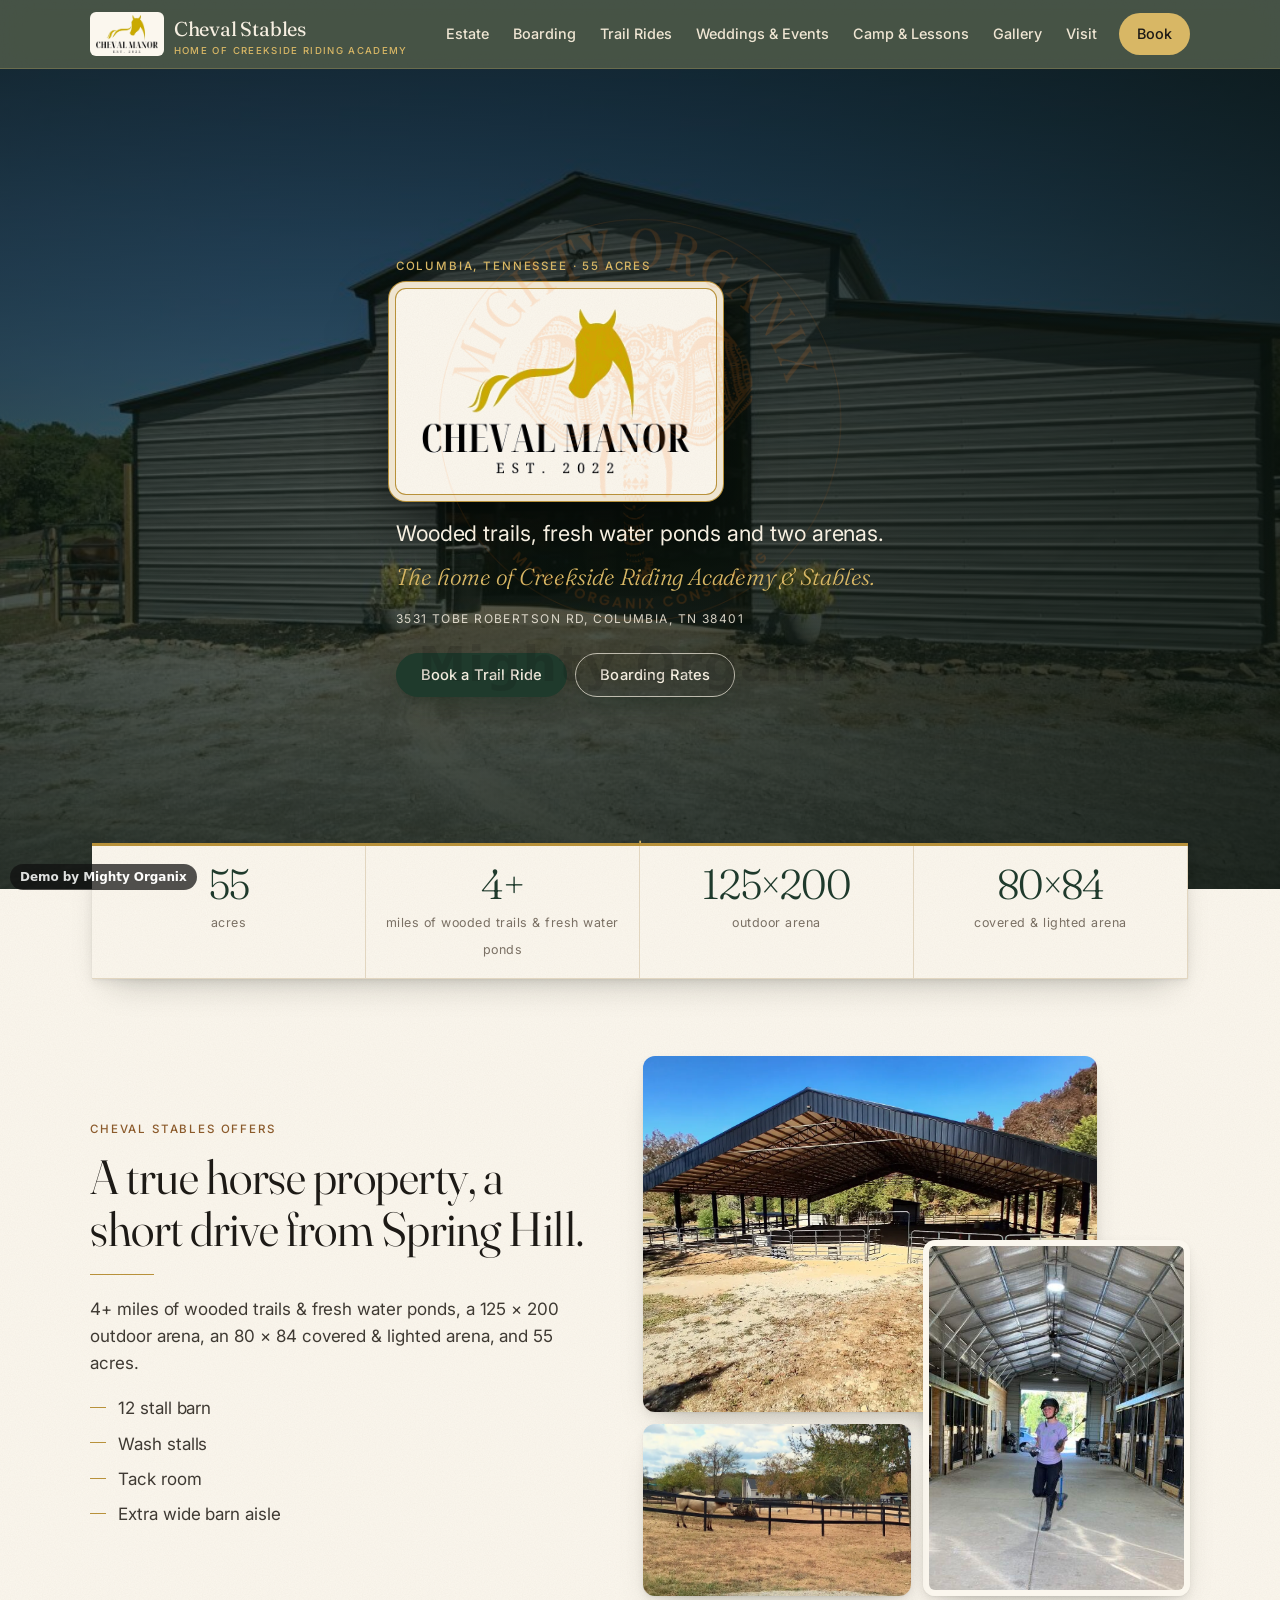
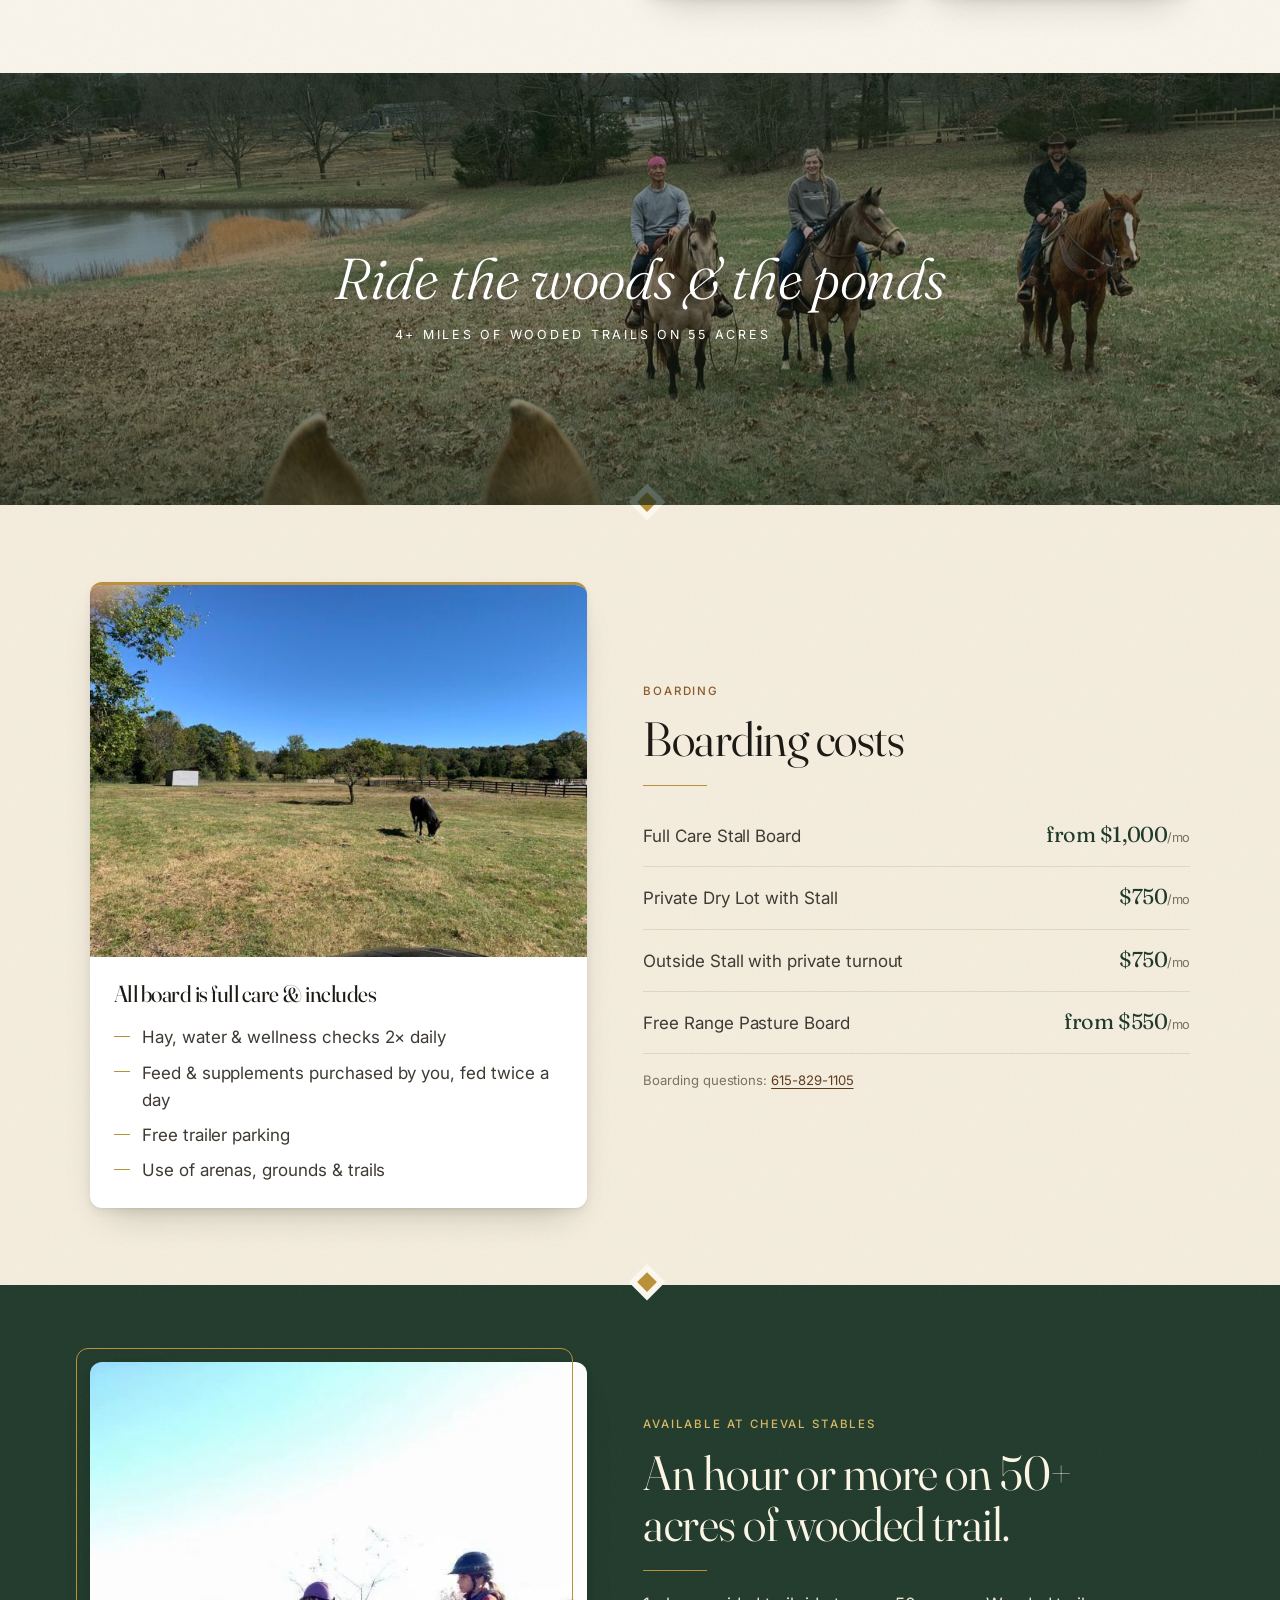
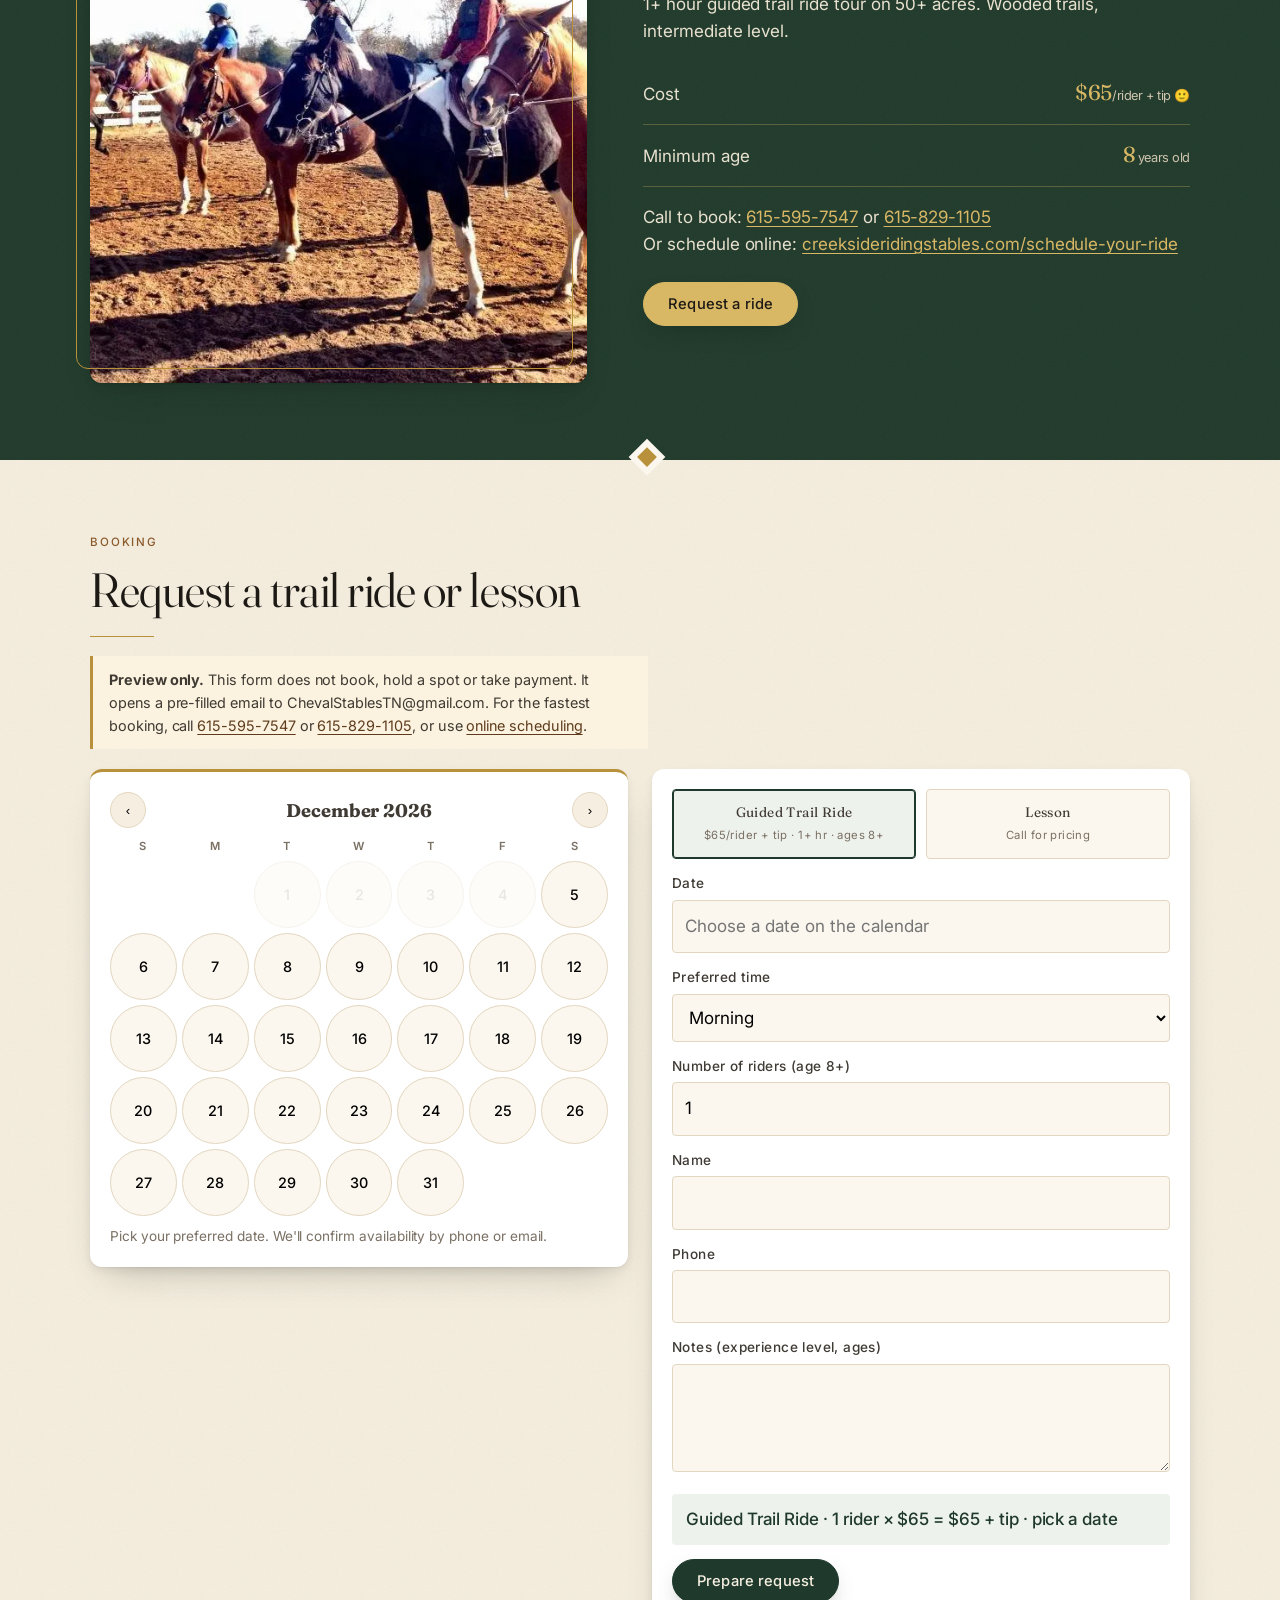
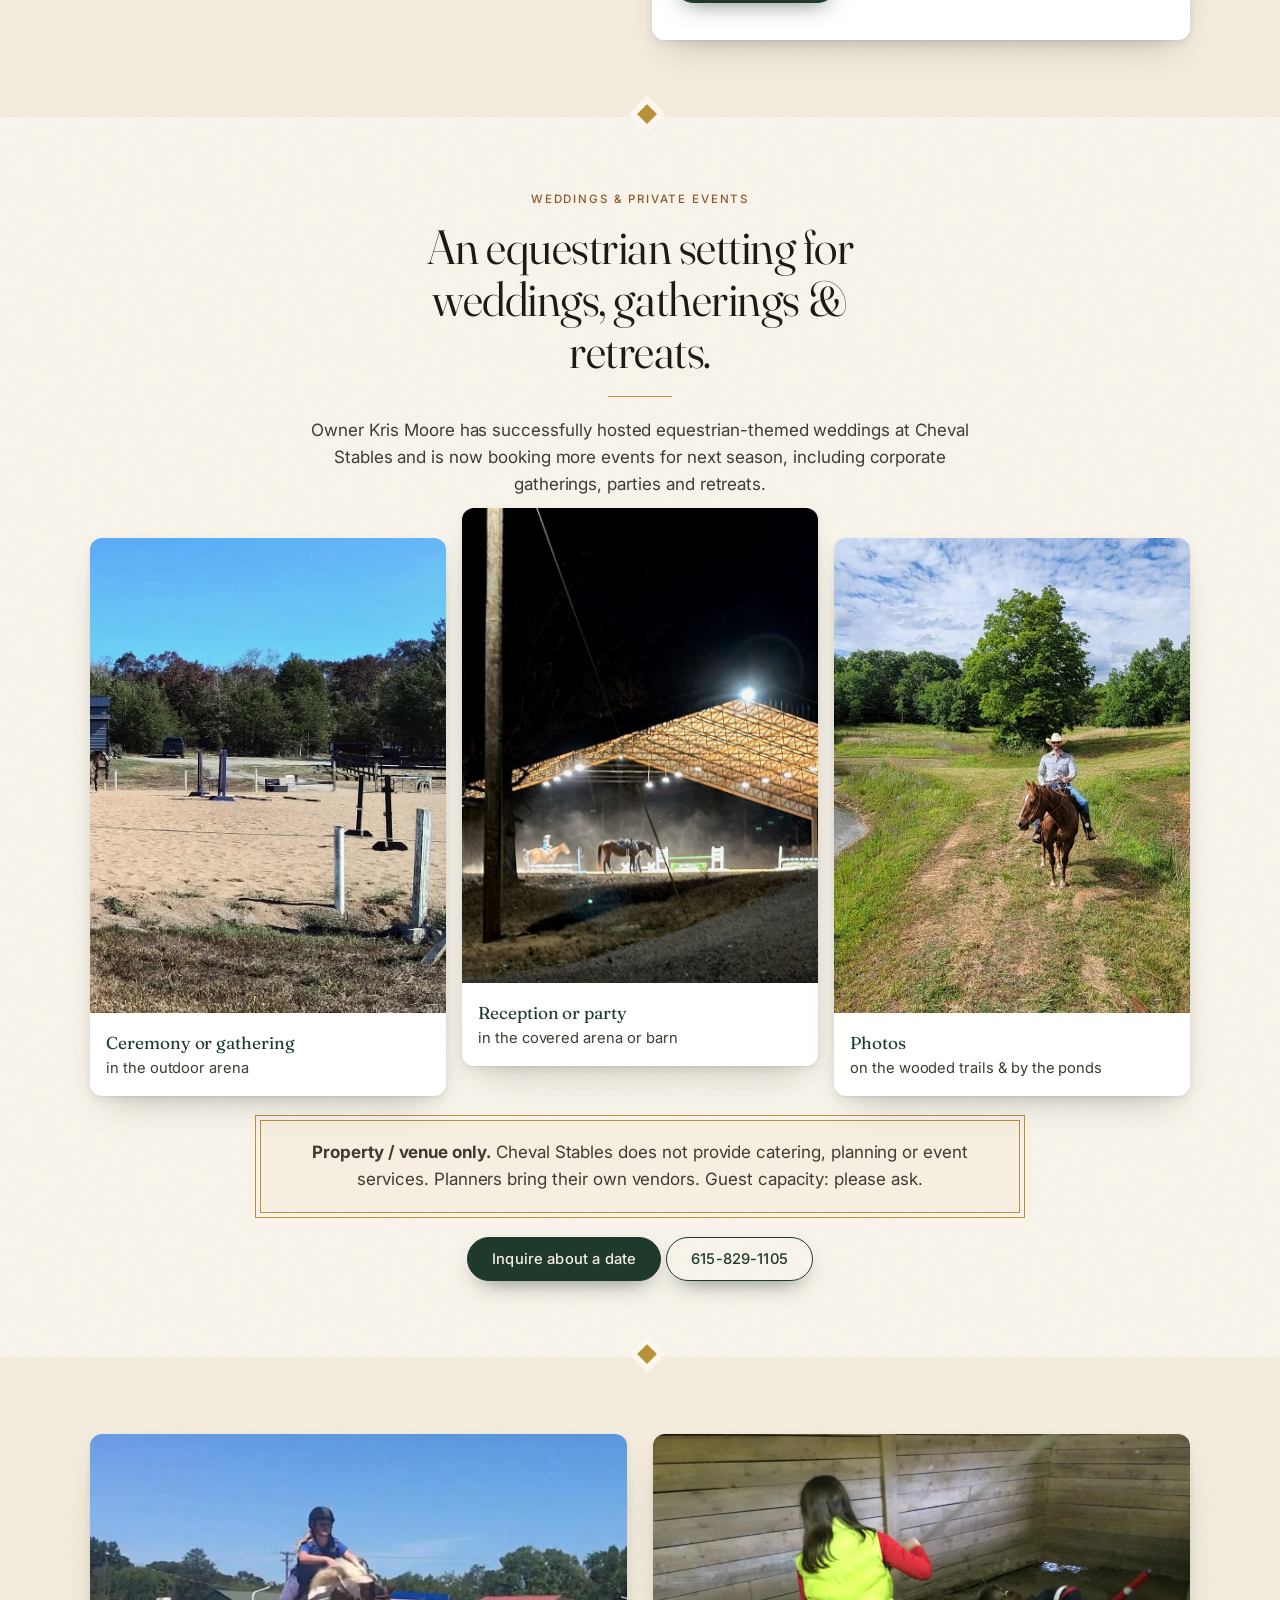
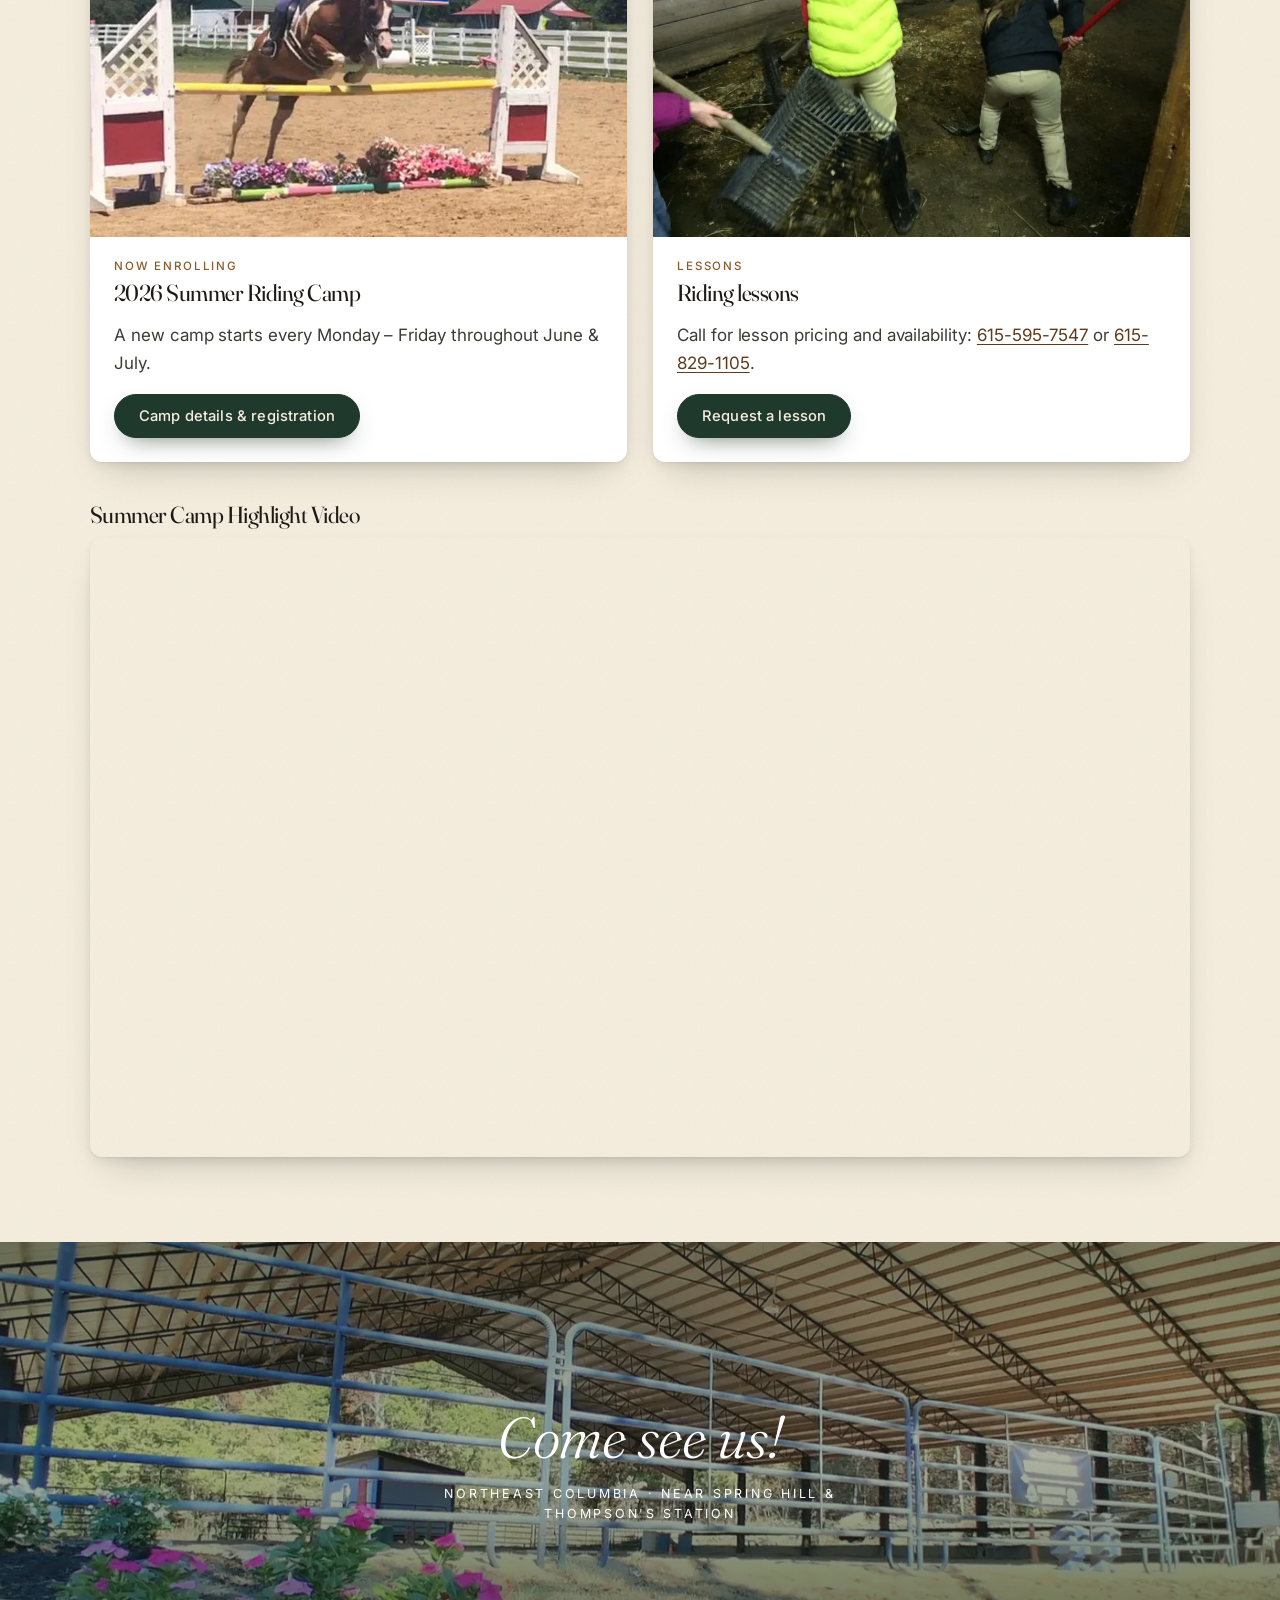
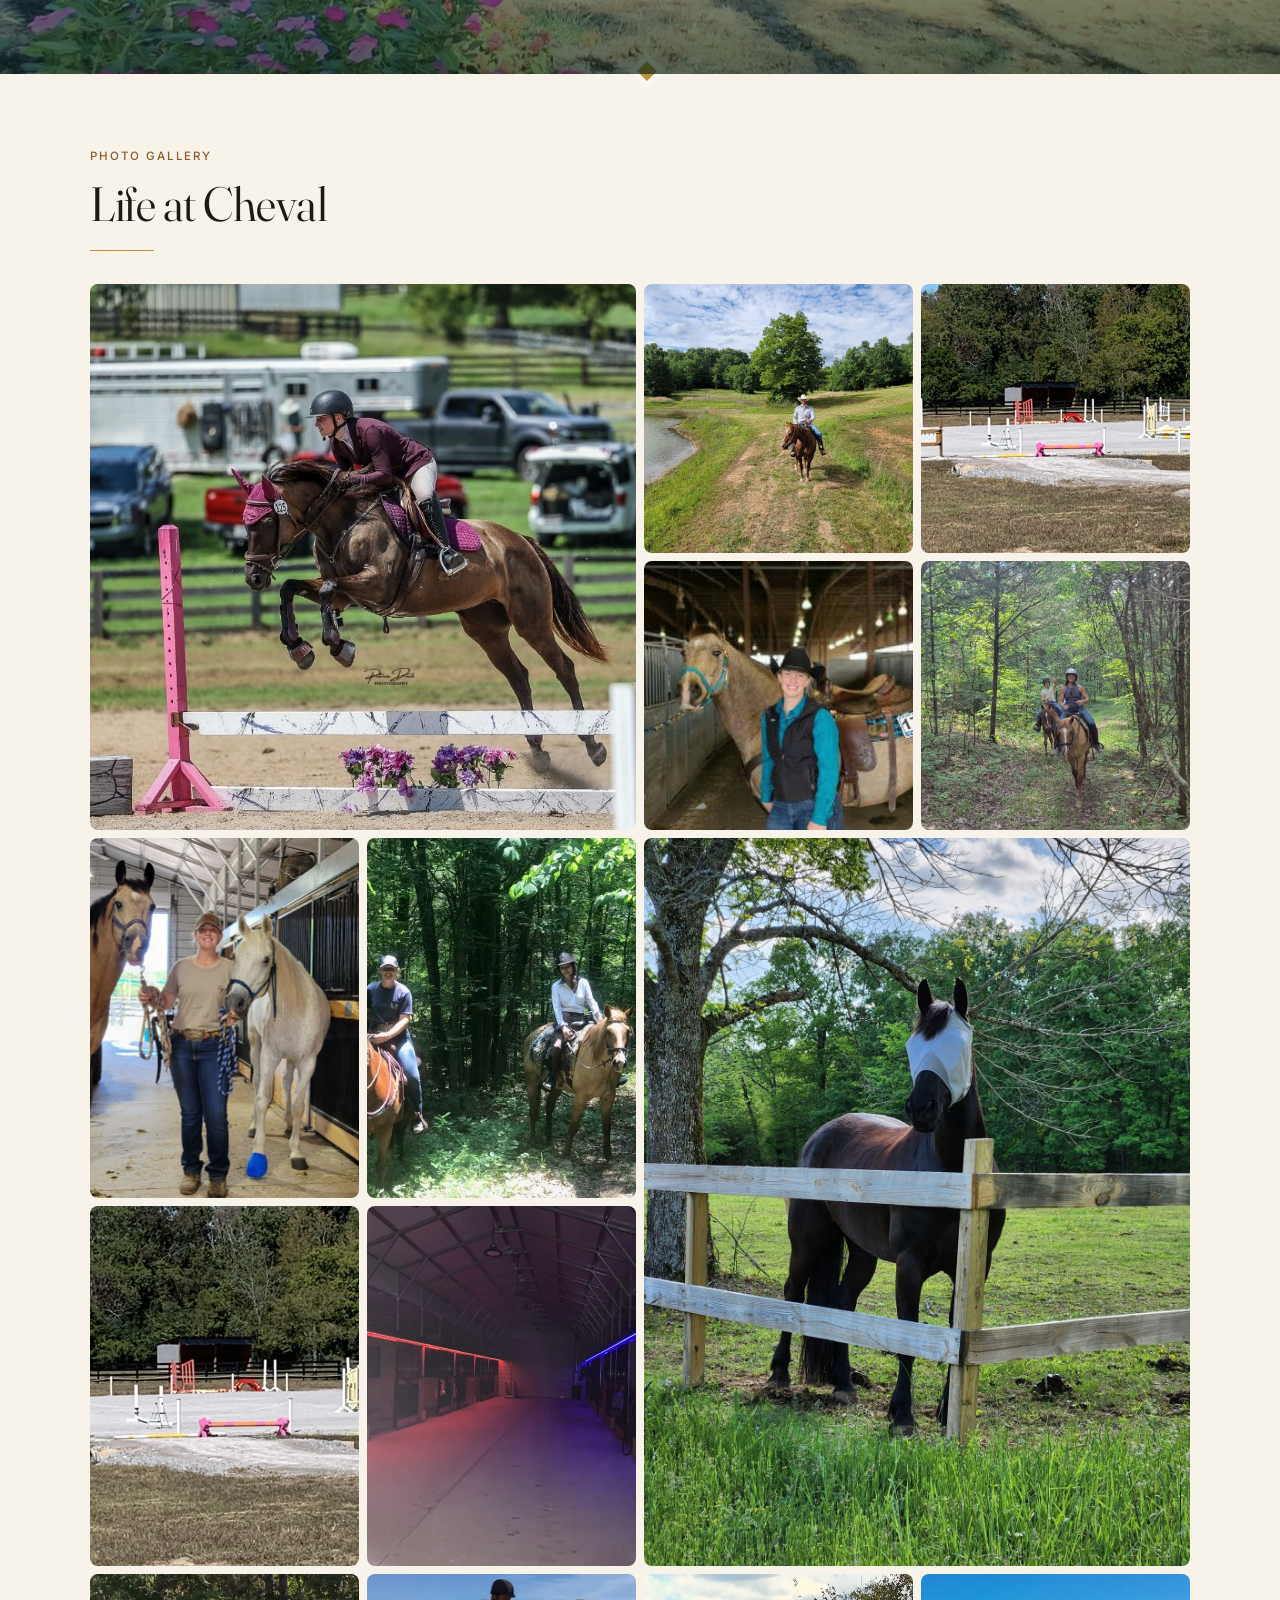
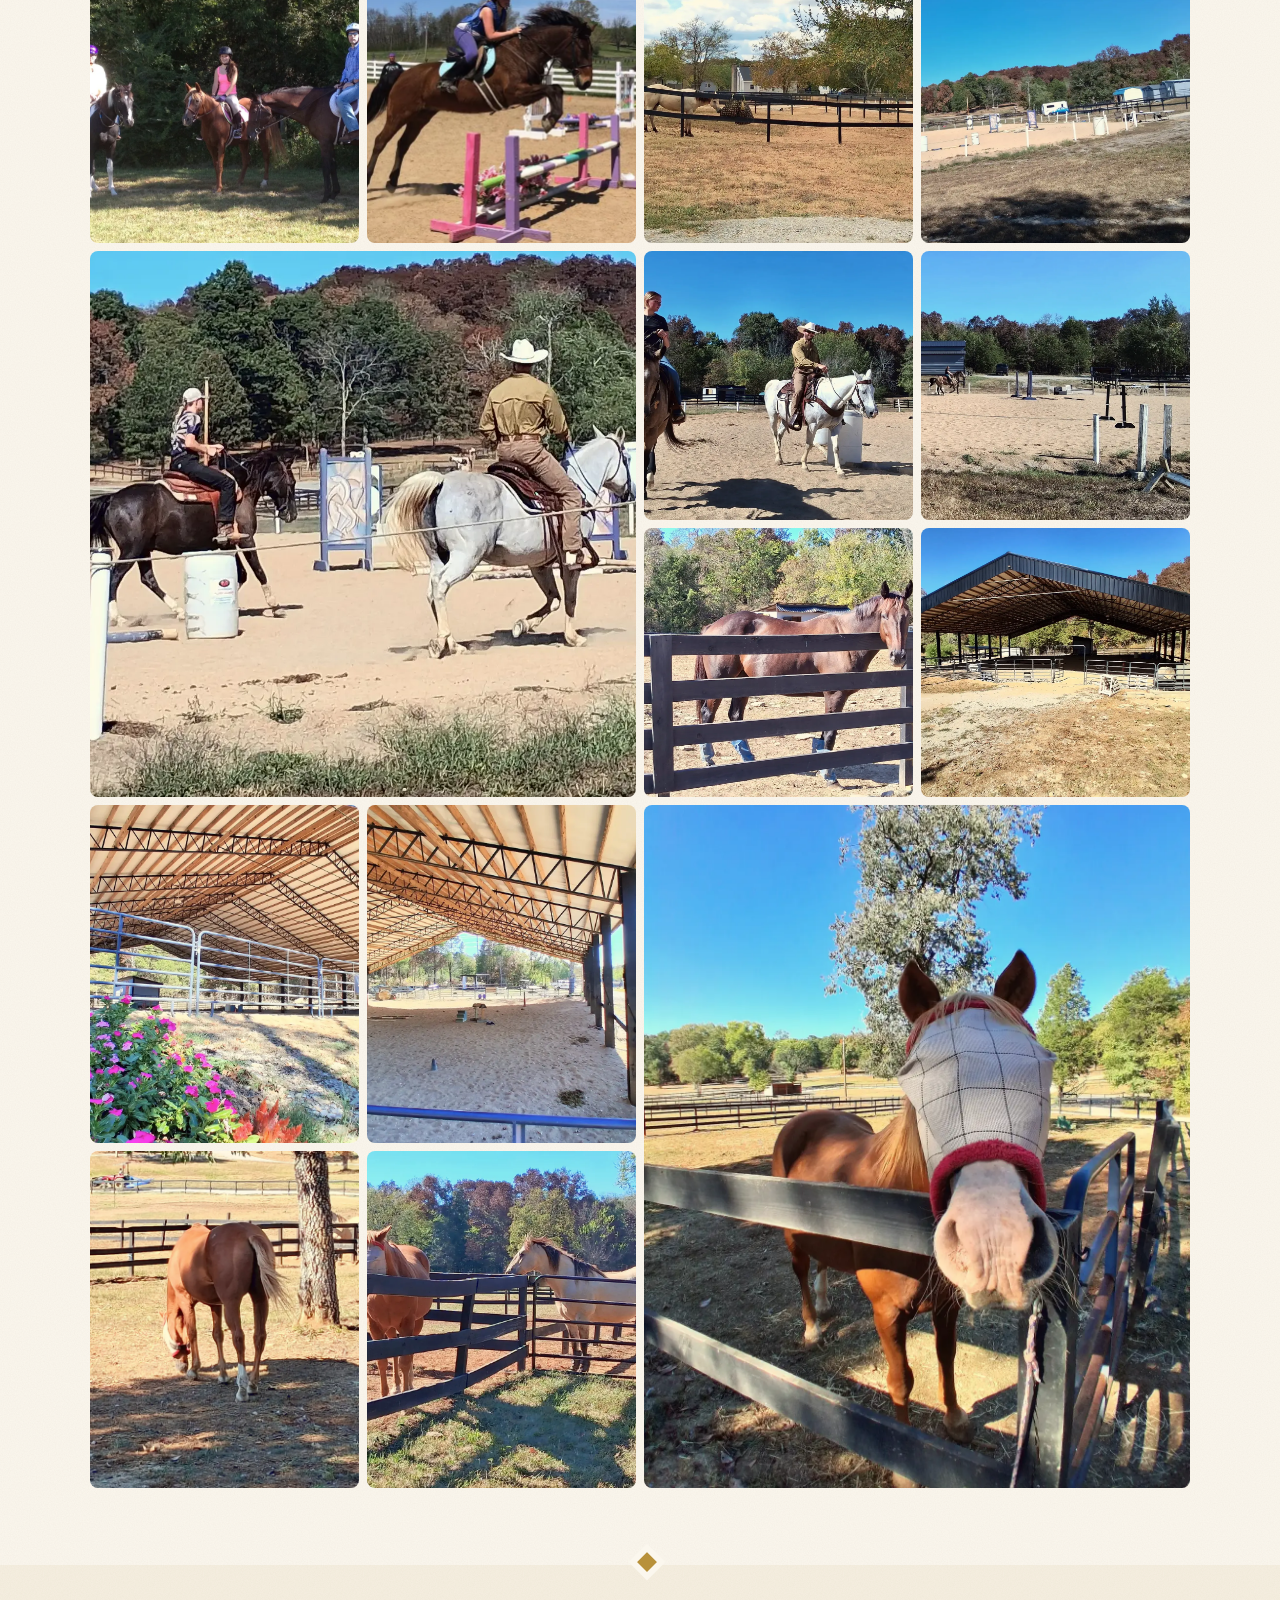
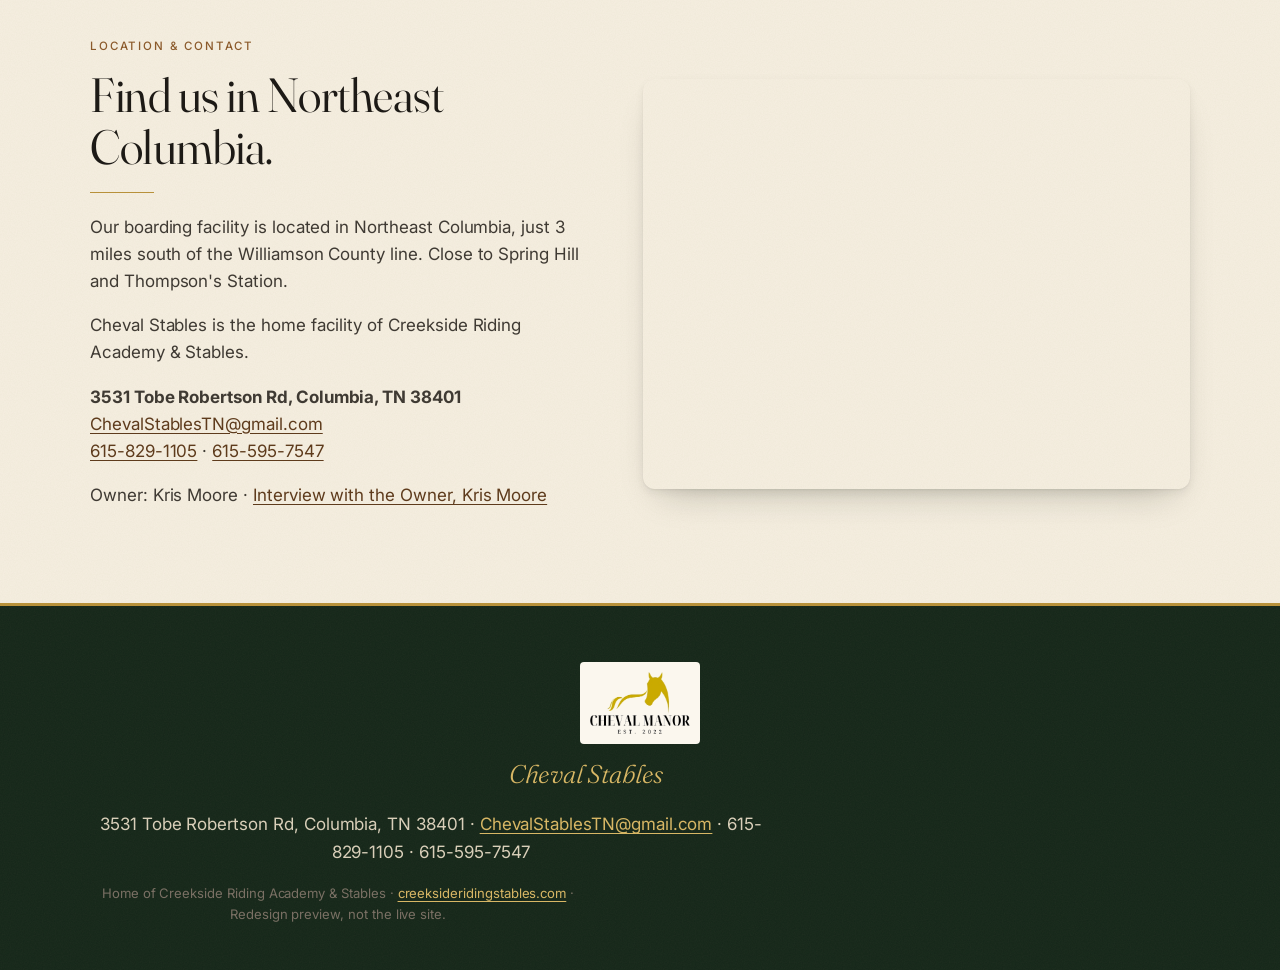
==== commit 130ff716: "Add Mighty Organix demo watermark" ====
--- a/v3/index.html
+++ b/v3/index.html
@@ -86,4 +86,8 @@
 <iframe class="map" src="https://maps.google.com/maps?q=3531%20Tobe%20Robertson%20Rd%2C%20Columbia%2C%20TN%2038401&output=embed" title="Map" loading="lazy"></iframe></div></section></main>
 <footer><div class="wrap"><img src="img/cheval-logo.png" alt="" class="flogo"><p class="script big">Cheval Stables</p><p>3531 Tobe Robertson Rd, Columbia, TN 38401 · <a href="mailto:ChevalStablesTN@gmail.com">ChevalStablesTN@gmail.com</a> · 615-829-1105 · 615-595-7547</p><p class="fine">Home of Creekside Riding Academy &amp; Stables · <a href="https://creeksideridingstables.com/">creeksideridingstables.com</a> · Redesign preview, not the live site.</p></div></footer>
 <div id="lb" class="lb" hidden><button class="lb-x" aria-label="Close">×</button><button class="lb-p" aria-label="Previous">‹</button><img alt=""><button class="lb-n" aria-label="Next">›</button><p></p></div>
-<script src="js/main.js"></script></body></html>+<script src="js/main.js"></script><!-- mo-watermark -->
+<style>#mo-wm{position:fixed;inset:0;display:flex;flex-direction:column;align-items:center;justify-content:center;pointer-events:none;z-index:2147483000;opacity:.14}#mo-wm img{width:min(55vw,420px);height:auto}#mo-wm span{font:700 clamp(22px,5vw,48px)/1.1 system-ui,sans-serif;color:#111;letter-spacing:.04em;margin-top:8px}#mo-badge{position:fixed;left:10px;bottom:10px;z-index:2147483001;background:rgba(17,17,17,.85);color:#fff;font:600 12px/1 system-ui,sans-serif;padding:7px 10px;border-radius:999px;text-decoration:none;opacity:.85}#mo-badge:hover{opacity:1}</style>
+<div id="mo-wm" aria-hidden="true"><img src="../mo-watermark-logo.webp" alt=""><span>Mighty Organix</span></div>
+<a id="mo-badge" href="https://mightyorganix.com" target="_blank" rel="noopener">Demo by Mighty Organix</a>
+</body></html>
